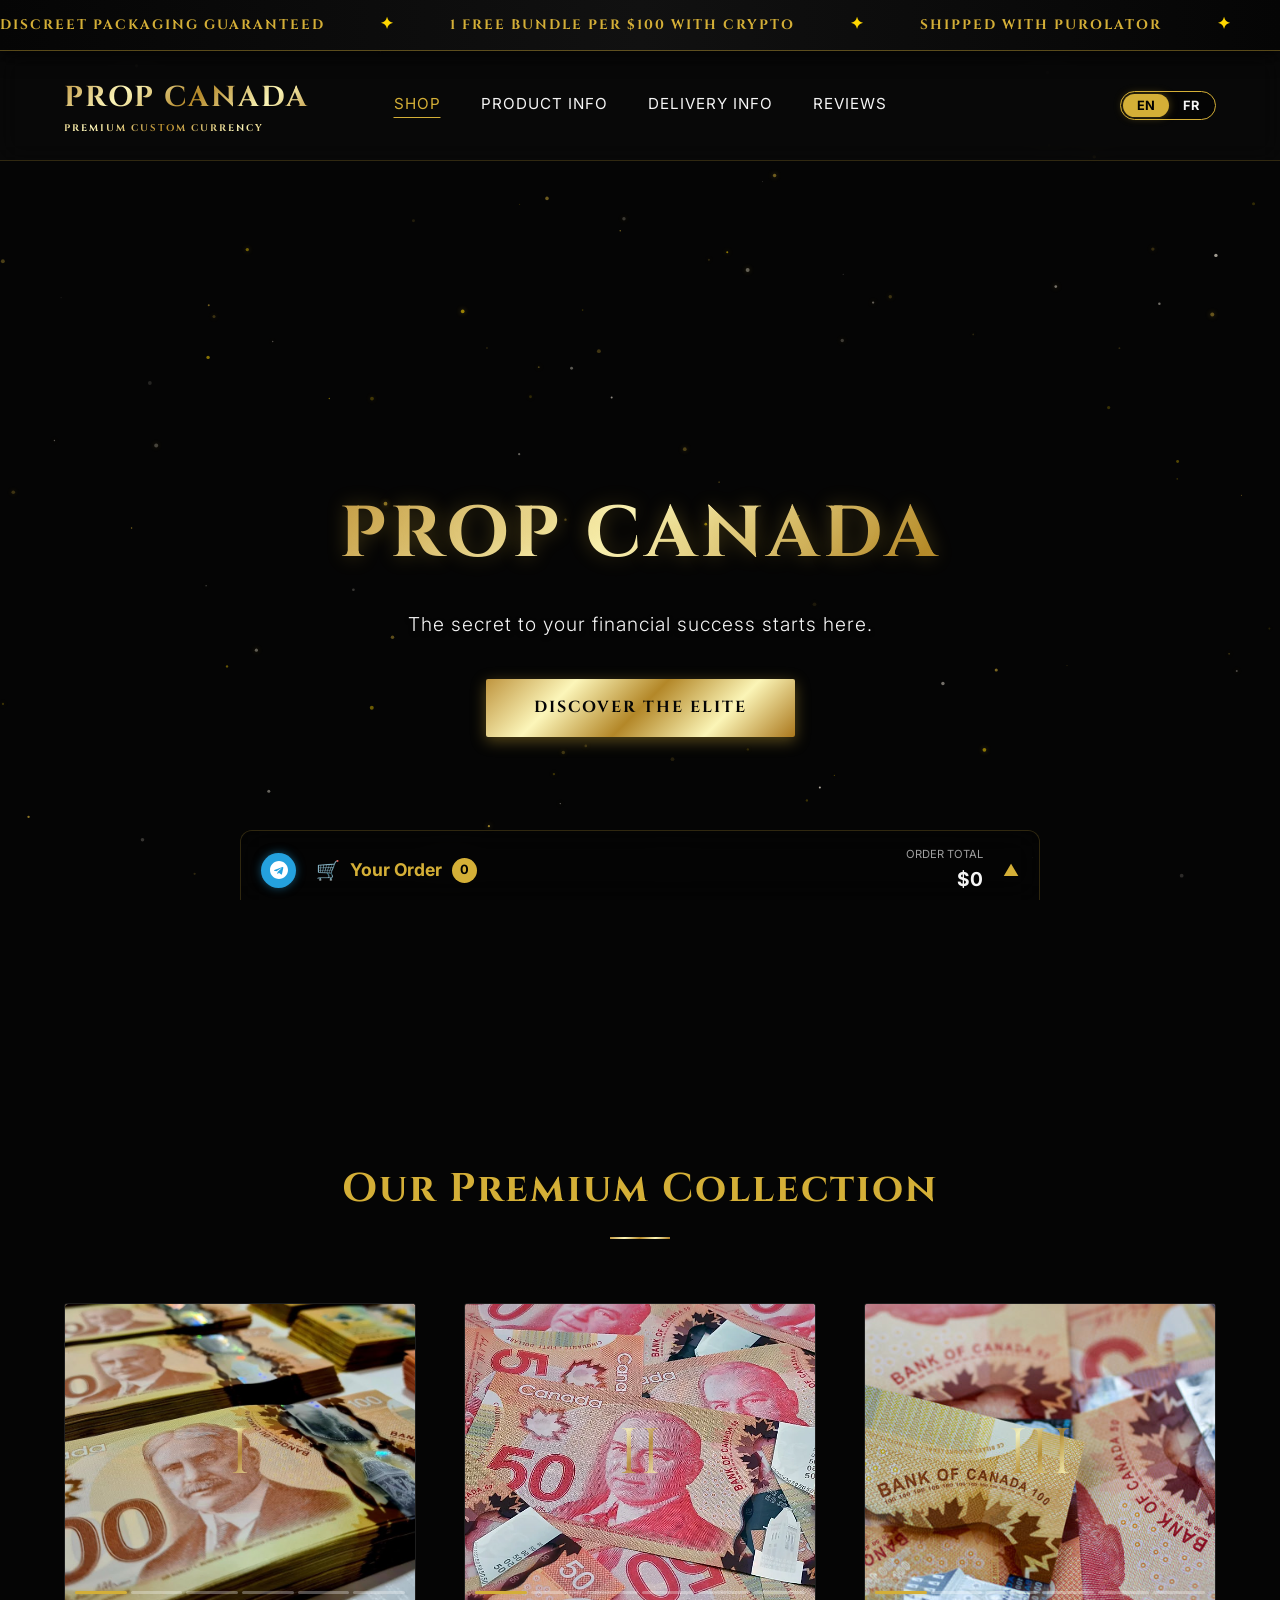
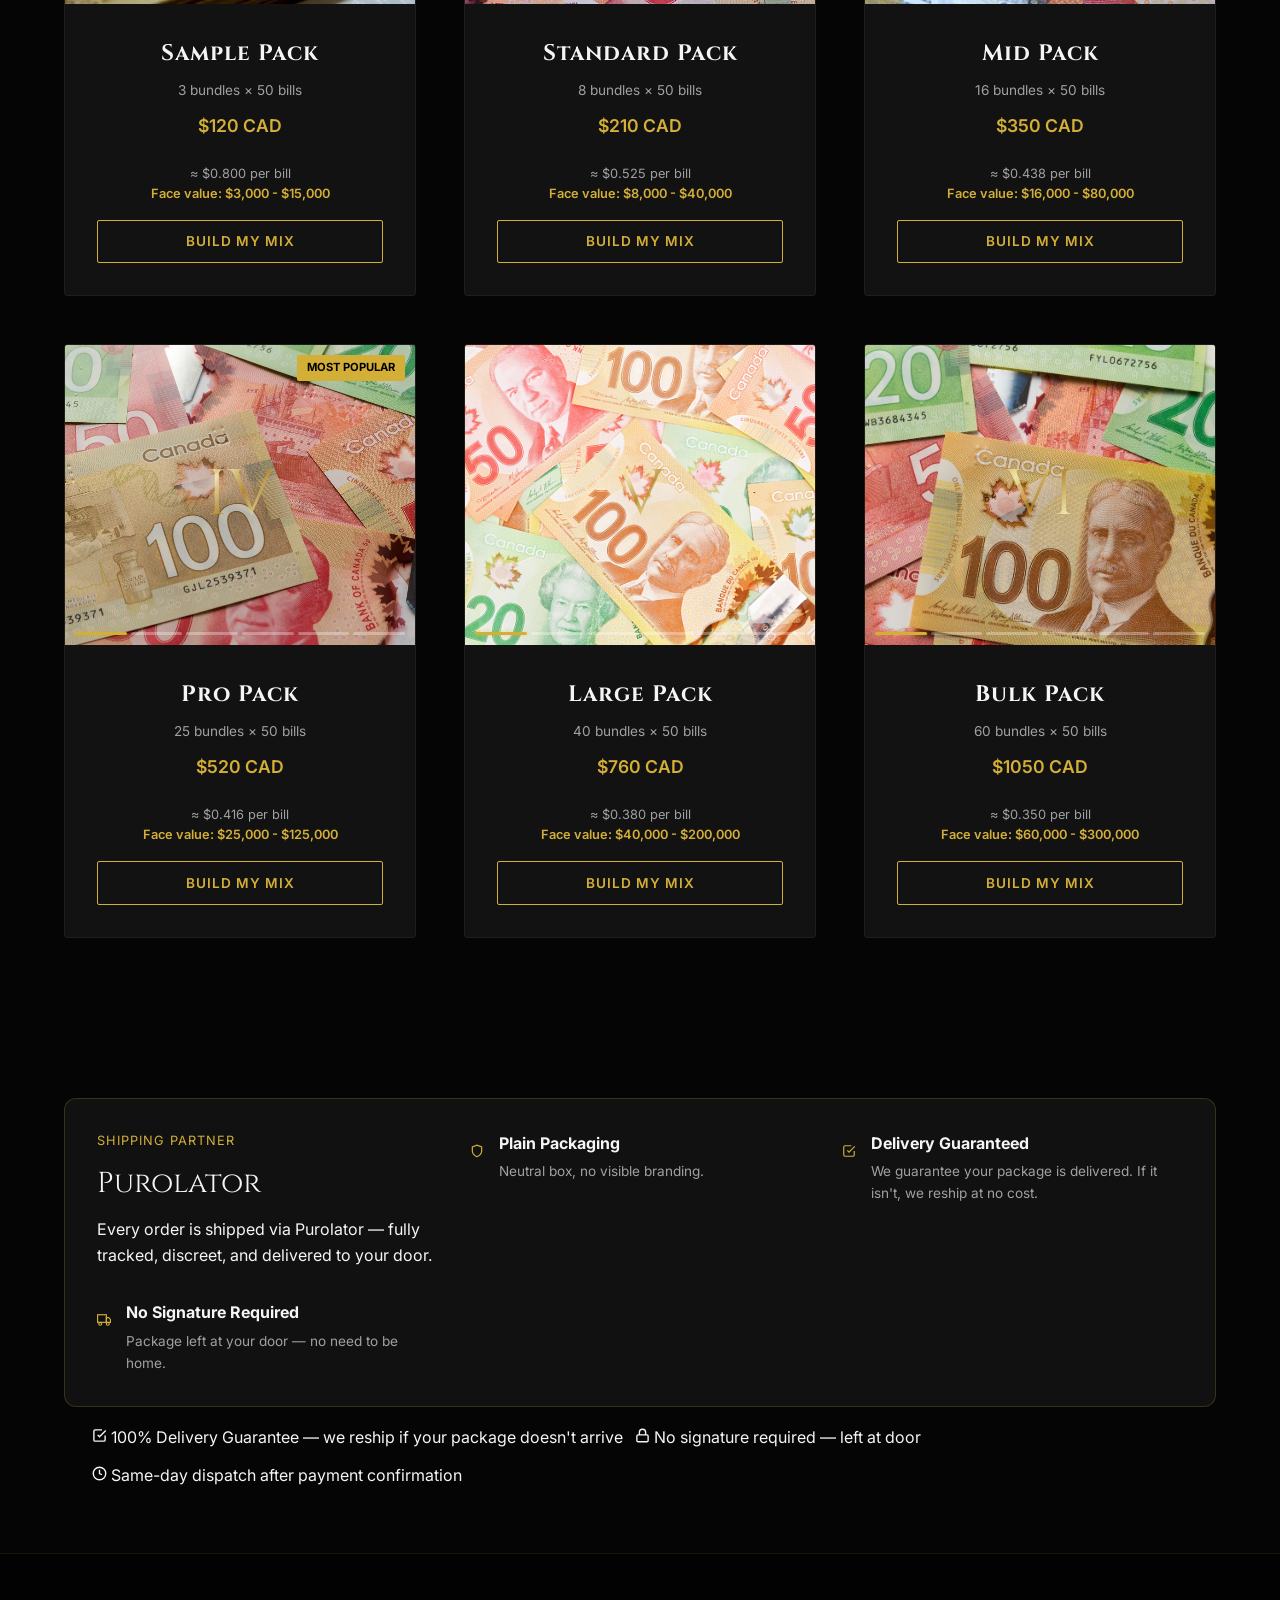
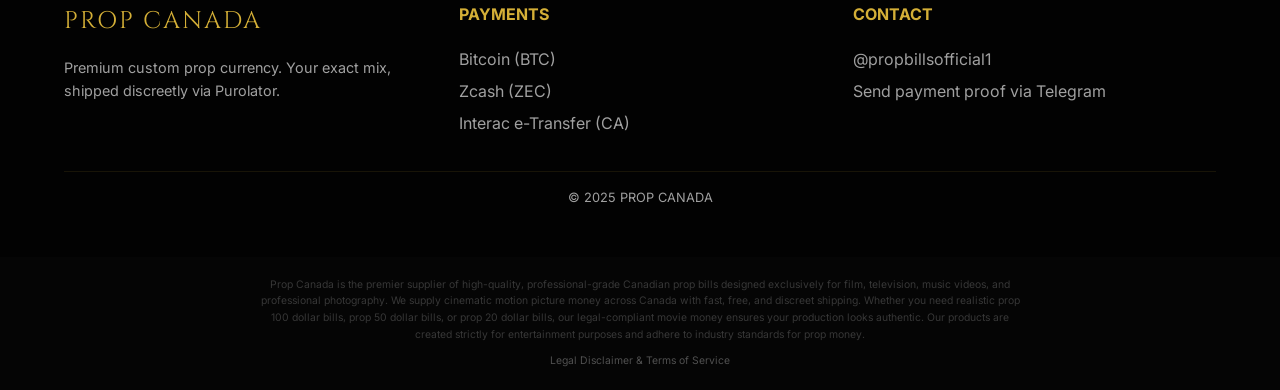
==== index.html @ 50d71317 "V9 Production Deployment - Custom Domain Update & Large Asset Cleanup" ====
<!DOCTYPE html>
<html lang="fr">
<head>
    <meta charset="UTF-8">
    <meta name="viewport" content="width=device-width, initial-scale=1.0">
    <title>Prop Canada | Premium Prop Bills — Canadian Dollar, 20$, 50$, 100$</title>
    <meta name="description" content="Shop professional-grade Canadian prop money designed for film, television, and music video productions. Realistic, legal-compliant bills. Free shipping across Canada.">
    <meta name="keywords" content="canadian movie money, prop bills canada, prop money for film production, cinema prop money canada, motion picture money canada, canadian prop bills, realistic canadian prop bills, prop 100 dollar bill canada, prop 50 dollar bill canada, prop 20 dollar bill canada, music video prop money canada, photography prop money">
    <meta name="robots" content="index, follow">
    <link rel="canonical" href="https://propcanada.com/">
            <!-- Open Graph & Twitter Cards -->
    <meta property="og:type" content="website">
    <meta property="og:title" content="Prop Canada | The Ultimate Prop Money Experience">
    <meta property="og:description" content="Elevate your visuals with the most realistic prop money on the market. Flawless details, premium feel, and instant shipping. Secure your bag today.">
    <meta property="og:url" content="https://propcanada.com/">
    <meta property="og:image" content="https://propcanada.com/image/prod/prop%20(3).webp">
    <meta property="og:locale" content="en_CA">
    <meta property="og:locale:alternate" content="fr_CA">
    <meta name="twitter:card" content="summary_large_image">
    <meta name="twitter:title" content="Prop Canada | The Ultimate Prop Money Experience">
    <meta name="twitter:description" content="Elevate your visuals with the most realistic prop money on the market. Flawless details, premium feel, and instant shipping. Secure your bag today.">
    <meta name="twitter:image" content="https://propcanada.com/image/prod/prop%20(3).webp">
    <meta name="author" content="Prop Canada">
    <meta name="theme-color" content="#D4AF37">
    <meta http-equiv="X-UA-Compatible" content="IE=edge">
    <!-- Hreflang — site bilingue FR/EN Canada -->
    <link rel="alternate" hreflang="fr-CA" href="https://propcanada.com/" />
    <link rel="alternate" hreflang="en-CA" href="https://propcanada.com/" />
    <link rel="alternate" hreflang="x-default" href="https://propcanada.com/" />
    <!-- Données structurées Schema.org — WebSite + Organization -->
    <script type="application/ld+json">
    {
      "@context": "https://schema.org",
      "@type": "WebSite",
      "name": "Prop Canada",
      "url": "https://propcanada.com/",
      "description": "Shop professional-grade Canadian prop money designed for film, television, and music video productions. Realistic, legal-compliant bills. Free shipping across Canada.",
      "inLanguage": ["fr-CA", "en-CA"],
      "publisher": {
        "@type": "Organization",
        "name": "Prop Canada",
        "url": "https://propcanada.com/",
        "contactPoint": {
          "@type": "ContactPoint",
          "contactType": "customer service",
          "availableLanguage": ["French", "English"]
        },
        "sameAs": ["https://t.me/propbillsofficial1"]
      },
      "potentialAction": {
        "@type": "SearchAction",
        "target": "https://propcanada.com/?q={search_term_string}",
        "query-input": "required name=search_term_string"
      }
    }
    </script>
    <!-- Google Fonts pour la typographie premium -->
    <link rel="preconnect" href="https://fonts.googleapis.com">
    <link rel="preconnect" href="https://fonts.gstatic.com" crossorigin>
    <link href="https://fonts.googleapis.com/css2?family=Cinzel:wght@400;700&family=Inter:wght@300;400;600&display=swap" rel="stylesheet">
    <link rel="stylesheet" href="style.css">
    <link rel="stylesheet" href="mobile-menu.css">
    <link rel="icon" type="image/x-icon" href="favicon.ico">
    <link rel="manifest" href="site.webmanifest">
<script src="config.js"></script>
</head>
<body>

  <!-- Custom Cursor Removed -->
  <!-- Page Transition Overlay -->
  <div class="page-transition-overlay"></div>


    
    <!-- STRIP MARQUEE -->
    <style>
        .marquee-container { 
            background: linear-gradient(90deg, #050505, #111111, #050505); 
            border-bottom: 1px solid rgba(212, 175, 55, 0.4); 
            overflow: hidden; 
            white-space: nowrap; 
            position: relative; 
            z-index: 1000; 
            padding: 12px 0; 
            box-shadow: 0 4px 20px rgba(0,0,0,0.8); 
            display: flex;
            align-items: center;
        }
        .marquee-content { 
            display: inline-block; 
            white-space: nowrap; 
            animation: marquee 40s linear infinite; 
            font-family: 'Cinzel', serif; 
            font-size: 0.85rem; 
            font-weight: 700; 
            color: #D4AF37; 
            letter-spacing: 2px; 
            text-transform: uppercase;
        }
        .marquee-container:hover .marquee-content { animation-play-state: paused; }
        .marquee-item { display: inline-flex; align-items: center; }
        .marquee-item a { color: #D4AF37; text-decoration: none; transition: all 0.3s ease; }
        .marquee-item a:hover { color: #FFF; text-shadow: 0 0 10px rgba(212,175,55,0.8); }
        .marquee-ornament { margin: 0 50px; color: #FFD700; font-size: 1rem; display: inline-block; animation: m-pulse 2s infinite; }
        @keyframes marquee { 0% { transform: translateX(0); } 100% { transform: translateX(-50%); } }
        @keyframes m-pulse { 0%, 100% { opacity: 1; transform: scale(1); } 50% { opacity: 0.6; transform: scale(0.85); } }
    </style>
    <div class="marquee-container">
        <div class="marquee-content">
            <!-- Set 1 -->
            <span class="marquee-item"><span id="an1">100% Discreet Packaging</span></span>
            <span class="marquee-ornament">✦</span>
            <span class="marquee-item"><span id="an2">1 Free Bundle per $100 with Crypto</span></span>
            <span class="marquee-ornament">✦</span>
            <span class="marquee-item"><span id="an3">Free Shipping Across Canada</span></span>
            <span class="marquee-ornament">✦</span>
            <span class="marquee-item"><a href="https://t.me/propbillsofficial1" target="_blank" id="an-tg">Contact Telegram: @propbillsofficial1</a></span>
            <span class="marquee-ornament">✦</span>
            
            <!-- Set 2 (for seamless loop) -->
            <span class="marquee-item"><span id="an1-dup">100% Discreet Packaging</span></span>
            <span class="marquee-ornament">✦</span>
            <span class="marquee-item"><span id="an2-dup">1 Free Bundle per $100 with Crypto</span></span>
            <span class="marquee-ornament">✦</span>
            <span class="marquee-item"><span id="an3-dup">Free Shipping Across Canada</span></span>
            <span class="marquee-ornament">✦</span>
            <span class="marquee-item"><a href="https://t.me/propbillsofficial1" target="_blank" id="an-tg-dup">Contact Telegram: @propbillsofficial1</a></span>
            <span class="marquee-ornament">✦</span>

            <!-- Set 3 -->
            <span class="marquee-item"><span id="an1-trip">100% Discreet Packaging</span></span>
            <span class="marquee-ornament">✦</span>
            <span class="marquee-item"><span id="an2-trip">1 Free Bundle per $100 with Crypto</span></span>
            <span class="marquee-ornament">✦</span>
            <span class="marquee-item"><span id="an3-trip">Free Shipping Across Canada</span></span>
            <span class="marquee-ornament">✦</span>
            <span class="marquee-item"><a href="https://t.me/propbillsofficial1" target="_blank" id="an-tg-trip">Contact Telegram: @propbillsofficial1</a></span>
            <span class="marquee-ornament">✦</span>
            
            <!-- Set 4 -->
            <span class="marquee-item"><span id="an1-quad">100% Discreet Packaging</span></span>
            <span class="marquee-ornament">✦</span>
            <span class="marquee-item"><span id="an2-quad">1 Free Bundle per $100 with Crypto</span></span>
            <span class="marquee-ornament">✦</span>
            <span class="marquee-item"><span id="an3-quad">Free Shipping Across Canada</span></span>
            <span class="marquee-ornament">✦</span>
            <span class="marquee-item"><a href="https://t.me/propbillsofficial1" target="_blank" id="an-tg-quad">Contact Telegram: @propbillsofficial1</a></span>
            <span class="marquee-ornament">✦</span>
        </div>
    </div>


    <!-- Effet de particules d'or scintillantes -->
    <canvas id="gold-dust"></canvas>

    <!-- En-tête avec vidéo en arrière-plan -->
            <nav class="navbar">
        <div class="mobile-menu-overlay" id="mobileOverlay" onclick="toggleMobileMenu()"></div>
                <a href="index.html" class="logo" style="text-decoration:none;">
            <div class="logo-name" id="h-logo-name" style="color:var(--gold-primary, #D4AF37);">PROP CANADA</div>
            <div class="logo-sub" id="h-logo-sub" style="font-size:0.6rem;color:var(--text-muted, #a0a0a0);letter-spacing:2px;text-transform:uppercase;">Premium Custom Currency</div>
        </a>
        <div class="nav-menu-wrapper" id="navMenu">
        <ul class="nav-links">
            <li><a href="index.html#boutique" id="hero-shop-lbl" class='active'>Shop</a></li>
            <li><a href="pages/product-info.html" id="hero-product-lbl" >Product Info</a></li>
            <li><a href="pages/delivery-info.html" id="hero-delivery-lbl" >Delivery Info</a></li>
            <li><a href="pages/reviews.html" id="hero-reviews-lbl" >Reviews</a></li>
        </ul>
        <div class="lang-tog-wrapper">
            <div class="lang-tog">
                <button class="lb active" id="lang-en" onclick="setLang('en')">EN</button>
                <button class="lb" id="lang-fr" onclick="setLang('fr')">FR</button>
            </div>
        </div>
    </div>
    <button class="mobile-menu-btn" onclick="toggleMobileMenu()" aria-label="Toggle Menu">
        <svg viewBox="0 0 24 24" fill="none" stroke="currentColor" stroke-width="2"><line x1="3" y1="12" x2="21" y2="12" class="line1"></line><line x1="3" y1="6" x2="21" y2="6" class="line2"></line><line x1="3" y1="18" x2="21" y2="18" class="line3"></line></svg>
    </button>
    </nav>
    <header class="hero">
        <video autoplay loop muted playsinline class="hero-video">
            <source src="image/video1.mp4" type="video/mp4">
            Your browser does not support the video tag.
        </video>
        <div class="video-overlay"></div>

        
        


        <div class="hero-content">
            <h1 class="glint-text">PROP CANADA</h1>
            <p id="hero-subtitle">Your success story starts here.</p>
            <a href="#boutique" id="hero-cta-btn" class="cta-button">Discover the Elite</a>
        </div>
    </header>

    <!-- Section Boutique -->
    <main>
        <section id="boutique" class="shop-section">
            <div class="section-header">
                <h2 id="collection-title">Notre Collection Premium</h2>
                <div class="separator"></div>
            </div>

            <div class="packs-grid" id="packs-grid" style="display:grid; grid-template-columns:repeat(auto-fit, minmax(320px, 1fr)); gap:3rem; max-width:1400px; margin:0 auto;"></div>
        </section>
    </main>

<div class="ship-section">
  <div class="ship-inner">
    <div class="ship-brand">
      <div class="ship-badge" id="ship-badge">Shipping Partner</div>
      <div class="ship-name">Purolator</div>
      <div class="ship-sub" id="ship-sub">Every order is shipped via Purolator — fully tracked, discreet, and delivered to your door.</div>
    </div>
    <div class="ship-stat"><div class="ship-ico"><svg width="14" height="14" fill="none" stroke="currentColor" stroke-width="2" viewBox="0 0 24 24"><path d="M12 22s8-4 8-10V5l-8-3-8 3v7c0 6 8 10 8 10z"/></svg></div><div><div class="ship-stat-h" id="shh1">Plain Packaging</div><div class="ship-stat-s" id="shs1">Neutral box, no visible branding.</div></div></div>
    <div class="ship-stat"><div class="ship-ico"><svg width="14" height="14" fill="none" stroke="currentColor" stroke-width="2" viewBox="0 0 24 24"><polyline points="9 11 12 14 22 4"/><path d="M21 12v7a2 2 0 01-2 2H5a2 2 0 01-2-2V5a2 2 0 012-2h11"/></svg></div><div><div class="ship-stat-h" id="shh2">Delivery Guaranteed</div><div class="ship-stat-s" id="shs2">We guarantee your package is delivered. If it isn't, we reship at no cost.</div></div></div>
    <div class="ship-stat"><div class="ship-ico"><svg width="14" height="14" fill="none" stroke="currentColor" stroke-width="2" viewBox="0 0 24 24"><rect x="1" y="3" width="15" height="13"/><polygon points="16 8 20 8 23 11 23 16 16 16 16 8"/><circle cx="5.5" cy="18.5" r="2.5"/><circle cx="18.5" cy="18.5" r="2.5"/></svg></div><div><div class="ship-stat-h" id="shh3">No Signature Required</div><div class="ship-stat-s" id="shs3">Package left at your door — no need to be home.</div></div></div>
  </div>
  <!-- Guarantee badges -->
  <div style="max-width:1400px;margin:18px auto 0;padding:0 28px;display:flex;gap:12px;flex-wrap:wrap;">
    <div class="ship-guarantee">
      <svg width="15" height="15" fill="none" stroke="currentColor" stroke-width="2.2" viewBox="0 0 24 24"><polyline points="9 11 12 14 22 4"/><path d="M21 12v7a2 2 0 01-2 2H5a2 2 0 01-2-2V5a2 2 0 012-2h11"/></svg>
      <span id="guar1">100% Delivery Guarantee — we reship if your package doesn't arrive</span>
    </div>
    <div class="ship-guarantee">
      <svg width="15" height="15" fill="none" stroke="currentColor" stroke-width="2.2" viewBox="0 0 24 24"><rect x="3" y="11" width="18" height="11" rx="2"/><path d="M7 11V7a5 5 0 0110 0v4"/></svg>
      <span id="guar2">No signature required — left at door</span>
    </div>
    <div class="ship-guarantee">
      <svg width="15" height="15" fill="none" stroke="currentColor" stroke-width="2.2" viewBox="0 0 24 24"><circle cx="12" cy="12" r="10"/><polyline points="12 6 12 12 16 14"/></svg>
      <span id="guar3">Same-day dispatch after payment confirmation</span>
    </div>
  </div>
</div>



    <!-- BOTTOM CART BAR -->
    <div id="cart-bottom" class="cart-bottom-bar">
        <div class="cart-bottom-header" onclick="document.getElementById('cart-bottom').classList.toggle('open')">
            <div style="display:flex; align-items:center; gap:10px;">
                <a href="https://t.me/propbillsofficial1" target="_blank" onclick="event.stopPropagation();" style="display:flex; align-items:center; justify-content:center; background:#24A1DE; color:#fff; border-radius:50%; width:35px; height:35px; text-decoration:none; box-shadow:0 0 10px rgba(36,161,222,0.5); margin-right:10px; transition:transform 0.3s ease;" onmouseover="this.style.transform=\'scale(1.1)\'" onmouseout="this.style.transform=\'scale(1)\'"><svg width="18" height="18" viewBox="0 0 24 24" fill="currentColor"><path d="M12 0c-6.627 0-12 5.373-12 12s5.373 12 12 12 12-5.373 12-12-5.373-12-12-12zm5.894 8.221l-1.97 9.28c-.145.658-.537.818-1.084.508l-3-2.21-1.446 1.394c-.14.18-.357.223-.548.223l.188-2.85 5.181-4.686c.223-.195-.054-.282-.346-.086l-6.405 4.029-2.76-.86c-.6-.184-.611-.595.125-.89l10.77-4.152c.498-.186.938.118.795.81z"/></svg></a>
                <span style="font-size:1.2rem;">🛒</span>
                <span id="cart-title" style="font-weight:bold; font-size:1.1rem; color:var(--gold-primary);">Your Order</span>
                <span id="cart-top-n" style="background:var(--gold-primary); color:#000; padding:2px 8px; border-radius:50px; font-weight:bold; font-size:0.8rem;">0</span>
            </div>
            <div style="display:flex; align-items:center; gap:20px;">
                <div style="text-align:right;">
                    <div id="total-lbl" style="font-size:0.7rem; color:var(--text-muted); text-transform:uppercase;">Order Total</div>
                    <div id="total-amt" style="font-size:1.2rem; font-weight:bold; color:var(--text-light);">$0</div>
                </div>
                <div class="cart-toggle-icon">▲</div>
            </div>
        </div>
        <div class="cart-bottom-body">
            <div id="cart-bd" style="max-height:200px; overflow-y:auto; padding:10px 20px;"></div>
            <div style="padding:15px 20px; border-top:1px solid rgba(212, 175, 55, 0.2); display:flex; gap:10px; background:rgba(0,0,0,0.5);">
                <button id="btn-checkout" class="cta-button" style="width:100%; padding:0.8rem;" onclick="showPayChoice()" disabled><span id="btn-ck-txt">Proceed to Checkout</span></button>
            </div>
        </div>
    </div>


    
    <footer style="background-color: #020202; padding: 3rem 5%; text-align: center; border-top: 1px solid rgba(212, 175, 55, 0.1); position: relative; z-index: 20;">
        <div class="footer-content" style="max-width:1400px; margin:0 auto; display:grid; grid-template-columns:repeat(auto-fit, minmax(200px, 1fr)); gap:2rem; text-align:left;">
            <div>
                <div class="logo" id="f-name" style="font-family: var(--font-heading); font-size: 1.5rem; color: var(--gold-primary); margin-bottom: 1rem; letter-spacing: 2px;">PROP CANADA</div>
                <p id="f-desc" style="color:var(--text-muted); font-size:0.9rem;">Premium custom prop currency. Your exact mix, shipped discreetly via Purolator.</p>
            </div>
            <div>
                <div id="fc1" style="color:var(--gold-primary); font-weight:bold; margin-bottom:1rem; text-transform:uppercase;">Payments</div>
                <ul style="list-style:none; padding:0; color:var(--text-muted); line-height:2;">
                    <li>Bitcoin (BTC)</li>
                    <li>Zcash (ZEC)</li>
                    <li id="f-int">Interac e-Transfer (CA)</li>
                </ul>
            </div>
            <div>
                <div id="fc3" style="color:var(--gold-primary); font-weight:bold; margin-bottom:1rem; text-transform:uppercase;">Contact</div>
                <ul style="list-style:none; padding:0; color:var(--text-muted); line-height:2;">
                    <li><a href="https://t.me/propbillsofficial1" style="color:var(--text-muted); text-decoration:none;">@propbillsofficial1</a></li>
                    <li id="fc3n">Send payment proof via Telegram</li>
                </ul>
            </div>
        </div>
        <div style="border-top:1px solid rgba(212,175,55,0.1); margin-top:2rem; padding-top:1rem; color:var(--text-muted); font-size:0.8rem;" id="f-copy">&copy; 2026 PROP CANADA. All rights reserved.</div>
    </footer>


    
<div class="overlay" id="m-build">
  <div class="modal">
    <div class="modal-hd">
      <div class="mhd-inner">
        <div class="m-eye" id="mb-eye">Step 2 — Denomination Builder</div>
        <div class="m-title" id="mb-title">Customize Your Mix</div>
        <div class="m-sub" id="mb-sub"></div>
      </div>
      <div class="mhd-actions">
        <button class="modal-back" onclick="closeBuild()">←</button>
        <button class="modal-x" onclick="closeBuild()">✕</button>
      </div>
    </div>
    <div class="modal-bd">
      <!-- Pack summary banner -->
      <div id="mb-summary" style="background:var(--ip);border:1px solid var(--ib);border-radius:var(--r8);padding:12px 15px;margin-bottom:14px;font-size:.88rem;color:var(--ink2);line-height:1.7;"></div>
      <div class="bundle-header">
        <div class="bundle-header-label" id="mb-lbl">Assign a denomination to each bundle</div>
        <div class="bundle-header-count" id="mb-hcount"><strong>0</strong> / 0</div>
      </div>
      <div class="bundle-progress"><div class="bp-fill" id="bp-fill"></div></div>
      <div class="bundle-rows-wrap" id="bundle-rows"></div>
      <div class="bundle-total-bar">
        <div class="btb-label" id="btb-lbl">Bundles assigned</div>
        <div class="btb-num" id="btb-num">0 / 0</div>
      </div>
      <div class="face-value-builder" id="btb-face-value" style="display:none;padding:5px 14px 2px;"></div>
      <div class="b-warn" id="b-warn"></div>
      <!-- Two-button row: save to cart OR add and pay immediately -->
      <div class="btn-pair">
        <button class="btn-ok" id="btn-add" onclick="addToCart()" disabled>Add to Order</button>
        <button class="btn-pay-now" id="btn-pay-now" onclick="addToCartAndPay()" disabled>
          <svg width="14" height="14" fill="none" stroke="currentColor" stroke-width="2.5" viewBox="0 0 24 24"><path d="M5 12h14M12 5l7 7-7 7"/></svg>
          Pay Now
        </button>
      </div>
      <button class="btn-cncl" onclick="closeBuild()">Cancel</button>
    </div>
  </div>
</div>

<!-- ████ MODAL: PAYMENT CHOICE ████ -->
<div class="overlay" id="m-pay">
  <div class="modal">
    <div class="modal-hd">
      <div class="mhd-inner"><div class="m-eye" id="mp-eye">Step 3 — Payment</div><div class="m-title" id="mp-title">Choose a Payment Method</div></div>
      <div class="mhd-actions">
        <button class="modal-back" onclick="closePayChoice()">←</button>
        <button class="modal-x" onclick="closePayChoice()">✕</button>
      </div>
    </div>
    <div class="modal-bd">
      <div class="bonus-callout"><strong id="bonus-lbl">🎁 Crypto Bonus:</strong><span id="bonus-txt"> Pay in Bitcoin or Zcash and get 1 free 50-bill bundle for every $100 spent. Choose its denomination in the next step.</span></div>
      <button class="popt crypto" onclick="pickPay('bitcoin')"><div class="popt-ico">₿</div><div><span class="popt-title">Bitcoin (BTC)</span><span class="popt-sub" id="ps-btc">Maximum privacy · Crypto bonus</span></div></button>
      <button class="popt crypto" onclick="pickPay('zcash')"><div class="popt-ico">Ⓩ</div><div><span class="popt-title">Zcash (ZEC)</span><span class="popt-sub" id="ps-zec">Shielded transactions · Crypto bonus</span></div></button>
      <button class="popt interac" onclick="pickPay('interac')"><div class="popt-ico">⇄</div><div><span class="popt-title" id="ps-int-h">Interac e-Transfer</span><span class="popt-sub" id="ps-int">Canadian customers · Instant</span></div></button>
      <button class="btn-cncl" onclick="closePayChoice()">Cancel</button>
    </div>
  </div>
</div>

<!-- ████ MODAL: ORDER FORM ████ -->
<div class="overlay" id="m-order">
  <div class="modal">
    <div class="modal-hd">
      <div class="mhd-inner"><div class="m-eye" id="mo-eye">Step 4 — Confirm</div><div class="m-title" id="mo-title">Contact &amp; Shipping</div></div>
      <div class="mhd-actions">
        <button class="modal-back" onclick="goBackToPayChoice()">←</button>
        <button class="modal-x" onclick="closeOrder()">✕</button>
      </div>
    </div>
    <div class="modal-bd">
      <form id="order-form">
        <!-- PRIVACY NOTICE -->
        <div style="background:var(--ip);border:1px solid var(--ib);border-radius:var(--r8);padding:11px 14px;font-size:.82rem;color:var(--ink2);line-height:1.6;margin-bottom:16px;display:flex;align-items:flex-start;gap:9px;">
          <svg width="14" height="14" fill="none" stroke="currentColor" stroke-width="2" viewBox="0 0 24 24" style="color:var(--indigo);flex-shrink:0;margin-top:2px;"><rect x="3" y="11" width="18" height="11" rx="2"/><path d="M7 11V7a5 5 0 0110 0v4"/></svg>
          <span id="privacy-notice">Your information is sent to an encrypted ProtonMail inbox and is strictly confidential. It is used solely for processing and delivering your order and will never be shared with anyone.</span>
        </div>
        <div class="fsec" id="fsl-c">Contact Info</div>
        <div class="fgrid">
          <!-- CLIENT ID -->
          <div class="fg">
            <div style="display:flex; align-items:center;">
              <label id="lb-client-id">Client ID <span style="text-transform:none;letter-spacing:0;font-size:.88em;font-weight:400">(optional)</span></label>
              <div class="tooltip-container">
                <span class="info-icon">?</span>
                <div class="tooltip-box">
                  <div class="tooltip-title" id="tip-cid-title">What is a Client ID?</div>
                  <span id="tip-cid-body">Enter your client ID so we can link your order to your file without any error. If you don't have one yet, you'll receive one automatically right after your payment.</span>
                </div>
              </div>
            </div>
            <input type="text" id="f-client-id" class="fi" placeholder="Ex: C-12345">
          </div>
          
          <div class="fg"><label id="lb-name">Full Name</label><input type="text" id="f-name" class="fi" required placeholder="Your full name"></div>
          <div class="g2">
            <div class="fg"><label id="lb-email">Email</label><input type="email" id="f-email" class="fi" required placeholder="you@email.com"></div>
            <div class="fg">
              <div style="display:flex; align-items:center;">
                <label id="lb-tg">Telegram</label>
                <div class="tooltip-container">
                  <span class="info-icon">?</span>
                  <div class="tooltip-box">
                    <div class="tooltip-title" id="tip-tg-title">Why your Telegram?</div>
                    <span id="tip-tg-body">Share your Telegram username so we can add you to our exclusive private client group. You'll receive:</span>
                    <ul>
                      <li id="tip-tg-li1">Exclusive information</li>
                      <li id="tip-tg-li2">Useful tips &amp; advice</li>
                      <li id="tip-tg-li3">Priority updates</li>
                      <li id="tip-tg-li4">Direct access to our team</li>
                    </ul>
                  </div>
                </div>
              </div>
              <input type="text" id="f-tg" class="fi" required placeholder="@yourusername">
            </div>
          </div>
          <div class="fg">
            <div style="display:flex; align-items:center;">
              <label id="lb-phone">Phone Number</label>
              <div class="tooltip-container">
                <span class="info-icon">?</span>
                <div class="tooltip-box">
                  <div class="tooltip-title">Confidentiality</div>
                  Your phone number is used only to receive your Purolator tracking notification via SMS. If you prefer not to share your real number, you can use a free app number from TextNow or TextMe.
                </div>
              </div>
            </div>
            <input type="tel" id="f-phone" class="fi" required placeholder="+1 (514) 000-0000">
          </div>
        </div>
        <div class="mdiv"></div>
        <div class="fsec" id="fsl-s">Shipping Address</div>
        <div class="fgrid">
          <div class="fg"><label id="lb-addr">Street Address</label><input type="text" id="f-addr" class="fi" required placeholder="123 Main St"></div>
          <div class="fg"><label id="lb-apt">Apartment / Unit <span style="text-transform:none;letter-spacing:0;font-size:.88em;font-weight:400" id="lb-apt-opt">(optional)</span></label><input type="text" id="f-apt" class="fi" placeholder="Apt 4B"></div>
          <div class="g2">
            <div class="fg"><label id="lb-city">City</label><input type="text" id="f-city" class="fi" required placeholder="Montreal"></div>
            <div class="fg">
              <label id="lb-prov">Province / State</label>
              <select id="f-prov" class="fi-select" required onchange="onProvChange()"></select>
            </div>
          </div>
          <div class="g2">
            <div class="fg"><label id="lb-post">Postal Code</label><input type="text" id="f-post" class="fi" required placeholder="H3A 1A1"></div>
            <div class="fg"><label id="lb-ctry">Country</label><input type="text" id="f-ctry" class="fi" required placeholder="Canada" value="Canada" oninput="onCountryChange(this.value)"></div>
          </div>
          <!-- International warning -->
          <div class="intl-warning" id="intl-warning">
            <strong id="intl-warn-title">International Order?</strong>
            <span id="intl-warn-text"> International shipping is handled via FedEx. Rates vary by region — some destinations ship at no extra cost. Please <a href="https://t.me/propbillsofficial1" target="_blank">contact us on Telegram</a> before placing your order so we can confirm availability and any applicable fees.</span>
          </div>
          <!-- EXPRESS SHIPPING -->
          <div class="fg" style="margin-bottom:14px;">
            <label style="display:flex; align-items:center; gap:10px; cursor:pointer; background:rgba(212,175,55,0.05); border:1px solid rgba(212,175,55,0.3); padding:12px; border-radius:var(--r8);">
              <input type="checkbox" id="f-express" style="width:20px; height:20px; accent-color:#D4AF37; cursor:pointer;" onchange="updateExpressShipping()">
              <span style="font-size:0.95rem; font-weight:600; color:#fff;" id="lb-express">Express Shipping with Purolator (+$10 CAD)</span>
            </label>
          </div>
          
          <!-- SIGNATURE REQUIRED -->
          <div class="fg" id="fg-signature" style="margin-bottom:14px;">
            <label style="display:flex; align-items:center; gap:10px; cursor:pointer; background:rgba(212,175,55,0.05); border:1px solid rgba(212,175,55,0.3); padding:12px; border-radius:var(--r8);">
              <input type="checkbox" id="f-signature" style="width:20px; height:20px; accent-color:#D4AF37; cursor:pointer;">
              <span style="font-size:0.95rem; font-weight:600; color:#fff;" id="lb-signature">Require Signature Upon Delivery</span>
              <div class="tooltip-container">
                <span class="info-icon">?</span>
                <div class="tooltip-box">
                  <div class="tooltip-title" id="tip-sig-title">Signature Required</div>
                  <span id="tip-sig-body">Check this box if you want to personally sign for your package when it arrives. This ensures no one else can receive it in your place. Note: you must be home or available at the time of delivery.</span>
                </div>
              </div>
            </label>
          </div>

          <!-- DEFERRED DELIVERY DATE -->
          <div class="fg" id="fg-defer" style="margin-bottom:14px;">
            <div style="display:flex; align-items:center; gap:10px; cursor:pointer; background:rgba(212,175,55,0.05); border:1px solid rgba(212,175,55,0.3); padding:12px; border-radius:var(--r8); flex-wrap:wrap; gap:10px;">
              <input type="checkbox" id="f-defer-check" style="width:20px; height:20px; accent-color:#D4AF37; cursor:pointer;" onchange="toggleDeferDate()">
              <span style="font-size:0.95rem; font-weight:600; color:#fff;" id="lb-defer">Schedule a Specific Delivery Date</span>
              <div class="tooltip-container">
                <span class="info-icon">?</span>
                <div class="tooltip-box">
                  <div class="tooltip-title" id="tip-defer-title">Deferred Delivery</div>
                  <span id="tip-defer-body">If you'd like your order held and delivered on a specific date, check this box and enter the date below. Leave unchecked for the earliest possible delivery.</span>
                </div>
              </div>
            </div>
            <div id="defer-date-wrap" style="display:none; margin-top:8px;">
              <label id="lb-defer-date" style="font-size:0.82rem; color:var(--text-muted); display:block; margin-bottom:4px;">Desired Delivery Date</label>
              <input type="date" id="f-defer-date" class="fi" style="max-width:220px;">
            </div>
          </div>

          <div class="fg"><div style="display:flex; align-items:center;">
              <label id="lb-notes">Notes <span style="text-transform:none;letter-spacing:0;font-size:.88em;font-weight:400" id="lb-notes-opt">(optional)</span></label>
              <div class="tooltip-container">
                <span class="info-icon">?</span>
                <div class="tooltip-box">
                  <div class="tooltip-title" id="tip-notes-title">Order Notes</div>
                  <span id="tip-notes-body">Use this field for any special delivery instructions, e.g. "leave at door", preferred delivery time, or any other detail for our team.</span>
                </div>
              </div>
            </div><textarea id="f-notes" class="fi" rows="2" placeholder="Special delivery instructions…"></textarea></div>
        </div>
        <div class="mdiv"></div>
        <!-- PROMO CODE -->
          <div class="fg" style="margin-bottom:14px;">
            <div style="display:flex; align-items:center;">
              <label id="lb-promo">Promo Code <span style="text-transform:none;letter-spacing:0;font-size:.88em;font-weight:400" id="lb-promo-opt">(optional)</span></label>
              <div class="tooltip-container">
                <span class="info-icon">?</span>
                <div class="tooltip-box">
                  <div class="tooltip-title" id="tip-promo-title">Promo Code</div>
                  <span id="tip-promo-body">Promo codes are given after a completed order or shared in our private Telegram group. Format: PBS10-XXXX. Applying a valid code gives you a 10% discount.</span>
                </div>
              </div>
            </div>
            <div style="position:relative;">
              <input type="text" id="f-promo" class="fi" placeholder="PBS10-XXXX" style="text-transform:uppercase;letter-spacing:.06em;" oninput="this.value=this.value.toUpperCase();validatePromoDisplay()" onkeydown="if(event.key==='Enter'){event.preventDefault();return false;}">
              <div id="promo-status" style="display:none;position:absolute;right:12px;top:50%;transform:translateY(-50%);font-size:.75rem;font-weight:700;"></div>
            </div>
          <div id="promo-msg" style="display:none;font-size:.78rem;margin-top:5px;padding:8px 12px;border-radius:var(--r8);"></div>
        </div>
          <div class="mdiv"></div>
          <div class="fsec" id="fsl-p" style="text-align:center; font-size:1.8rem; font-weight:bold; color:var(--gold-primary); margin-top:30px; margin-bottom:20px; border-bottom:none;">Payment Instructions</div>
          <div id="pay-dyn"></div>
          <div style="text-align: center; margin-top: 30px; margin-bottom: 10px;">
            <button type="submit" class="btn-pay-now" id="btn-place" style="padding: 16px 40px; font-size: 1.1rem; border-radius: 8px; width: 100%; max-width: 300px; box-shadow: 0 4px 15px rgba(212, 175, 55, 0.3);">Place Order</button>
          </div>
        </form>
      <button class="btn-cncl" onclick="closeOrder()">Cancel</button>
    </div>
  </div>
</div>

<!-- ████ MODAL: PAYMENT INSTRUCTIONS (CRYPTO & INTERAC) ████ -->
<div class="overlay" id="m-payment-proof">
  <div class="modal">
    <div class="modal-hd">
      <div class="mhd-inner"><div class="m-eye" id="mcp-eye">Step 5 — Payment</div><div class="m-title" id="mcp-title">Send Payment</div></div>
      <div class="mhd-actions">
        <button class="modal-back" onclick="goBackToOrder()">←</button>
        <button class="modal-x" onclick="closePaymentProof()">✕</button>
      </div>
    </div>
    <div class="modal-bd" style="text-align:center;">
      <p id="mcp-desc" style="color:var(--text-muted); margin-bottom:15px;">Please send the exact amount. Once sent, take a screenshot and confirm.</p>
      
      <!-- Crypto Section -->
      <div id="mcp-crypto-box" style="background:var(--ip); border:1px solid var(--ib); border-radius:12px; padding:20px; margin-bottom:20px; display:none; text-align:center; width:100%;">
        <div style="font-size:1.1rem; font-weight:700; color:var(--ind); margin-bottom:15px; text-transform:uppercase;" id="mcp-sym">Send BTC</div>
        <img id="mcp-qr" src="" alt="QR" onclick="openQR(this.src, event)" style="width:200px; height:200px; border-radius:8px; margin-bottom:15px; border:2px solid var(--ind); display:inline-block; cursor:zoom-in;">
        <div style="font-size:0.85rem; color:var(--text-muted); margin-bottom:5px;" id="mcp-addr-lbl">Wallet Address:</div>
        <div style="display:flex; flex-direction:column; gap:10px; align-items:center;">
          <div id="mcp-addr" style="background:rgba(0,0,0,0.5); padding:10px; border-radius:6px; font-family:monospace; font-size:1.1rem; color:#fff; word-break:break-all; user-select:all; width:100%;"></div>
          <button type="button" onclick="copyCryptoAddrFromModal(event)" id="btn-copy-addr-modal" style="background:var(--gold-gradient); color:#000; border:none; padding:10px 15px; border-radius:4px; font-weight:bold; cursor:pointer; font-size:0.8rem; display:flex; align-items:center; gap:5px; box-shadow:0 0 10px rgba(212,175,55,0.4); transition:transform 0.2s;">
            <svg width="14" height="14" viewBox="0 0 24 24" fill="none" stroke="currentColor" stroke-width="2"><rect x="9" y="9" width="13" height="13" rx="2" ry="2"></rect><path d="M5 15H4a2 2 0 0 1-2-2V4a2 2 0 0 1 2-2h9a2 2 0 0 1 2 2v1"></path></svg>
            <span id="mcp-btn-copy-txt">Copy</span>
          </button>
        </div>
      </div>

      <!-- Interac Section -->
      <div id="mcp-interac-box" style="background:var(--ip); border:1px solid var(--ib); border-radius:12px; padding:20px; margin-bottom:20px; display:none; text-align:center; width:100%;">
        <div style="font-size:1.1rem; font-weight:700; color:var(--ind); margin-bottom:15px; text-transform:uppercase;" id="mcp-int-title">Interac e-Transfer</div>
        <div style="font-size:0.85rem; color:var(--text-muted); margin-bottom:5px;" id="mcp-int-lbl">Email to send exactly to:</div>
        <div id="mcp-int-email" style="background:rgba(0,0,0,0.5); padding:10px; border-radius:6px; font-weight:bold; font-size:1.1rem; color:#fff; user-select:all;"></div>
        <div style="font-size:0.85rem; color:var(--text-muted); margin-top:15px; margin-bottom:5px;" id="mcp-int-pwd-lbl">Security Question/Password:</div>
        <div id="mcp-int-pwd" style="background:rgba(0,0,0,0.5); padding:10px; border-radius:6px; font-weight:bold; font-size:1.1rem; color:#fff; user-select:all;">Canada</div>
      </div>
      
      <div style="background:rgba(36, 161, 222, 0.1); border:1px solid rgba(36, 161, 222, 0.3); border-radius:8px; padding:15px; margin-bottom:20px; text-align:left; display:flex; align-items:center; gap:10px;">
        <svg width="24" height="24" viewBox="0 0 24 24" fill="#24A1DE" style="flex-shrink:0;"><path d="M12 0c-6.627 0-12 5.373-12 12s5.373 12 12 12 12-5.373 12-12-5.373-12-12-12zm5.894 8.221l-1.97 9.28c-.145.658-.537.818-1.084.508l-3-2.21-1.446 1.394c-.14.18-.357.223-.548.223l.188-2.85 5.181-4.686c.223-.195-.054-.282-.346-.086l-6.405 4.029-2.76-.86c-.6-.184-.611-.595.125-.89l10.77-4.152c.498-.186.938.118.795.81z"/></svg>
        <div style="font-size:0.9rem; color:var(--text-light);" id="mcp-tg-inst">
          <strong>Crucial:</strong> Send a screenshot of your payment to <a href="https://t.me/propbillsofficial1" target="_blank" style="color:#24A1DE; text-decoration:underline;">@propbillsofficial1</a> on Telegram so we can process your order immediately.
        </div>
      </div>
      
      <button id="btn-submit-payment" class="btn-pay-now" style="width:100%; padding:14px; font-size:1.1rem; border-radius:8px; margin-bottom:10px;" onclick="submitFinalOrder()">I have sent the screenshot</button>
      <button class="btn-cncl" onclick="closePaymentProof()">Cancel</button>
    </div>
  </div>
</div>

<!-- ████ SUCCESS ████ -->
<div class="success" id="success-screen">
  <div class="s-ring">✓</div>
  <h1 id="s-title">Order Received!</h1>
  <p id="s-desc">Your order and shipping address have been sent to our team.<br>We'll dispatch via Purolator once your payment is confirmed.</p>
  <div class="s-tgbox"><div class="s-tglbl" id="s-tg-lbl">Send your payment proof to:</div><a href="https://t.me/propbillsofficial1" target="_blank" class="s-tglink">@propbillsofficial1</a></div>
  <button class="btn-restart" onclick="location.reload()" id="btn-restart">Start New Order</button>
</div>



<!-- SEO Footer Text (visible but subtle) -->
<div style="text-align:center; padding: 20px; font-size: 0.65rem; color: rgba(255,255,255,0.2); max-width: 800px; margin: 0 auto; font-family: 'Inter', sans-serif;">
  <p>Prop Canada is the premier supplier of high-quality, professional-grade Canadian prop bills designed exclusively for film, television, music videos, and professional photography. We supply cinematic motion picture money across Canada with fast, free, and discreet shipping. Whether you need realistic prop 100 dollar bills, prop 50 dollar bills, or prop 20 dollar bills, our legal-compliant movie money ensures your production looks authentic. Our products are created strictly for entertainment purposes and adhere to industry standards for prop money.</p>
  <p style="margin-top: 10px;"><a href="legal.html" style="color: rgba(255,255,255,0.3); text-decoration: none;">Legal Disclaimer & Terms of Service</a></p>
</div>

    <script src="assets/js/reviews-data.js"></script>
    <script src="script.js"></script>
    <script src="mobile-menu.js"></script>
    <script src="assets/js/shared.js"></script>
</body>
</html>
---- style.css ----
/* Variables CSS - Thème Dark Gold */
:root {
    --bg-dark: #050505;
    --bg-surface: #121212;
    --text-light: #f5f5f5;
    --text-muted: #a0a0a0;
    
    --gold-primary: #D4AF37;
    --gold-bright: #FFD700;
    --gold-dark: #996515;
    --gold-gradient: linear-gradient(135deg, #BF953F, #FCF6BA, #B38728, #FBF5B7, #AA771C);
    
    --glass-bg: rgba(10, 10, 10, 0.6);
    --glass-border: rgba(212, 175, 55, 0.2);
    
    --font-heading: 'Cinzel', serif;
    --font-body: 'Inter', sans-serif;
}

/* Reset basique */
* {
    margin: 0;
    padding: 0;
    box-sizing: border-box;
}

html {
    scroll-behavior: smooth;
}

body {
    background-color: var(--bg-dark);
    color: var(--text-light);
    font-family: var(--font-body);
    line-height: 1.6;
    overflow-x: hidden;
}

/* Canvas pour l'effet de particules */
#gold-dust {
    position: fixed;
    top: 0;
    left: 0;
    width: 100vw;
    height: 100vh;
    z-index: 10; /* Au-dessus de la vidéo, en-dessous du contenu */
    pointer-events: none; /* Laisse passer les clics */
}

/* --- HERO SECTION --- */
.hero {
    position: relative;
    height: 100vh;
    width: 100%;
    display: flex;
    flex-direction: column;
    justify-content: center;
    align-items: center;
    overflow: hidden;
}

.hero-video {
    position: absolute;
    top: 50%;
    left: 50%;
    min-width: 100%;
    min-height: 100%;
    width: auto;
    height: auto;
    transform: translate(-50%, -50%);
    object-fit: cover;
    z-index: 1;
}

.video-overlay {
    position: absolute;
    top: 0;
    left: 0;
    width: 100%;
    height: 100%;
    background: linear-gradient(to bottom, rgba(5,5,5,0.7) 0%, rgba(5,5,5,0.85) 100%);
    z-index: 2;
}

/* --- NAVIGATION --- */
.navbar {
    position: sticky;
    top: 0;
    width: 100%;
    display: flex;
    justify-content: space-between;
    align-items: center;
    padding: 1.5rem 5%;
    background: var(--glass-bg);
    backdrop-filter: blur(12px);
    -webkit-backdrop-filter: blur(12px);
    border-bottom: 1px solid var(--glass-border);
    z-index: 100;
    transition: all 0.3s ease;
}

.navbar .logo {
    font-family: var(--font-heading);
    font-size: 1.8rem;
    font-weight: 700;
    letter-spacing: 2px;
    background: var(--gold-gradient);
    -webkit-background-clip: text;
    -webkit-text-fill-color: transparent;
    text-transform: uppercase;
    text-decoration: none;
}

.nav-links {
    list-style: none;
    display: flex;
    gap: 2.5rem;
    position: absolute;
    left: 50%;
    transform: translateX(-50%);
    margin: 0;
    padding: 0;
}

.nav-links a {
    color: var(--text-light);
    text-decoration: none;
    font-size: 0.95rem;
    font-weight: 400;
    text-transform: uppercase;
    letter-spacing: 1px;
    transition: color 0.3s ease;
    position: relative;
    font-family: var(--font-body);
}

.nav-links a::after {
    content: '';
    position: absolute;
    bottom: -5px;
    left: 0;
    width: 0%;
    height: 1px;
    background: var(--gold-primary);
    transition: width 0.3s ease;
}

.nav-links a:hover,
.nav-links a.active {
    color: var(--gold-primary);
}

.nav-links a:hover::after,
.nav-links a.active::after {
    width: 100%;
}

@media (max-width: 850px) {
    .nav-links { display: none; }
}

/* LANGUAGE TOGGLE */
.lang-tog { display:flex; background:rgba(0,0,0,0.5); border:1px solid #D4AF37; border-radius:50px; padding:2px; }
.lb { padding:4px 14px; border:none; border-radius:50px; background:transparent; color:#f5f5f5; font-size:0.8rem; font-weight:700; cursor:pointer; transition:all 0.3s ease; font-family:'Inter', sans-serif; }
.lb:hover { color:#D4AF37; }
.lb.active { background:#D4AF37; color:#000; box-shadow:0 0 10px rgba(212,175,55,0.4); }

/* --- HERO CONTENT --- */
.hero-content {
    position: relative;
    z-index: 20; /* Au-dessus des particules et de l'overlay */
    text-align: center;
    padding: 0 20px;
}

.glint-text {
    font-family: var(--font-heading);
    font-size: 4.5rem;
    font-weight: 700;
    letter-spacing: 4px;
    margin-bottom: 1rem;
    color: transparent;
    background: var(--gold-gradient);
    -webkit-background-clip: text;
    background-clip: text;
    background-size: 200% auto;
    animation: shine 5s linear infinite;
    text-shadow: 0 0 20px rgba(212, 175, 55, 0.3);
}

@keyframes shine {
    to {
        background-position: 200% center;
    }
}

.hero-content p {
    font-size: 1.2rem;
    color: var(--text-light);
    margin-bottom: 2.5rem;
    font-weight: 300;
    letter-spacing: 1px;
    text-shadow: 0 2px 4px rgba(0,0,0,0.8);
}

.cta-button {
    display: inline-block;
    padding: 1rem 3rem;
    font-family: var(--font-heading);
    font-size: 1rem;
    font-weight: 700;
    color: var(--bg-dark);
    text-decoration: none;
    text-transform: uppercase;
    letter-spacing: 2px;
    background: var(--gold-gradient);
    border: none;
    border-radius: 2px;
    cursor: pointer;
    transition: all 0.4s ease;
    box-shadow: 0 4px 15px rgba(212, 175, 55, 0.4);
    position: relative;
    overflow: hidden;
}

.cta-button::before {
    content: '';
    position: absolute;
    top: 0;
    left: -100%;
    width: 100%;
    height: 100%;
    background: linear-gradient(90deg, transparent, rgba(255,255,255,0.4), transparent);
    transition: left 0.5s ease;
}

.cta-button:hover {
    transform: translateY(-3px);
    box-shadow: 0 8px 25px rgba(212, 175, 55, 0.6);
}

.cta-button:hover::before {
    left: 100%;
}

/* --- BOUTIQUE SECTION --- */
.shop-section {
    position: relative;
    z-index: 20;
    padding: 6rem 5%;
    background-color: var(--bg-dark);
}

.section-header {
    text-align: center;
    margin-bottom: 4rem;
}

.section-header h2 {
    font-family: var(--font-heading);
    font-size: 2.5rem;
    color: var(--gold-primary);
    letter-spacing: 2px;
    margin-bottom: 1rem;
}

.separator {
    width: 60px;
    height: 2px;
    background: var(--gold-gradient);
    margin: 0 auto;
}

.product-grid {
    display: grid;
    grid-template-columns: repeat(auto-fit, minmax(320px, 1fr));
    gap: 3rem;
    max-width: 1400px;
    margin: 0 auto;
}

.product-card {
    background: var(--bg-surface);
    border: 1px solid rgba(255,255,255,0.05);
    border-radius: 4px;
    overflow: hidden;
    transition: all 0.4s ease;
    position: relative;
}

.product-card::before {
    content: '';
    position: absolute;
    top: 0; left: 0; right: 0; bottom: 0;
    border-radius: 4px;
    border: 1px solid transparent;
    background: linear-gradient(135deg, var(--gold-primary), transparent) border-box;
    -webkit-mask: linear-gradient(#fff 0 0) padding-box, linear-gradient(#fff 0 0);
    -webkit-mask-composite: xor;
    mask-composite: exclude;
    opacity: 0;
    transition: opacity 0.4s ease;
    pointer-events: none;
    z-index: 5;
}

.product-card:hover {
    transform: translateY(-10px);
    box-shadow: 0 15px 30px rgba(0,0,0,0.8), 0 0 15px rgba(212, 175, 55, 0.2);
}

.product-card:hover::before {
    opacity: 1;
}

.card-image-wrapper {
    width: 100%;
    height: 300px;
    overflow: hidden;
    position: relative;
    background: #000;
}

.card-image-wrapper img {
    width: 100%;
    height: 100%;
    object-fit: cover;
    transition: transform 0.7s ease;
    opacity: 0.8;
}

.product-card:hover .card-image-wrapper img {
    transform: scale(1.1);
    opacity: 1;
}

.placeholder-art {
    width: 100%;
    height: 100%;
    background: linear-gradient(135deg, #111, #0a0a0a);
    display: flex;
    justify-content: center;
    align-items: center;
    position: absolute;
    top: 0; left: 0;
    transition: transform 0.7s ease;
}

.product-card:hover .placeholder-art {
    transform: scale(1.05);
}

.logo-mark {
    font-family: var(--font-heading);
    font-size: 4rem;
    color: transparent;
    background: var(--gold-gradient);
    -webkit-background-clip: text;
    background-clip: text;
    opacity: 0.8;
    text-shadow: 0 0 20px rgba(212, 175, 55, 0.2);
    transition: transform 0.5s ease, opacity 0.5s ease;
}

.product-card:hover .logo-mark {
    transform: scale(1.2);
    opacity: 1;
    text-shadow: 0 0 30px rgba(212, 175, 55, 0.5);
}

.glow-effect {
    position: absolute;
    bottom: 0;
    left: 0;
    width: 100%;
    height: 50%;
    background: linear-gradient(to top, rgba(5,5,5,1), transparent);
}

.card-content {
    padding: 2rem;
    text-align: center;
    position: relative;
}

.card-content h3 {
    font-family: var(--font-heading);
    font-size: 1.4rem;
    color: var(--text-light);
    margin-bottom: 0.5rem;
    letter-spacing: 1px;
}

.card-content .price {
    color: var(--gold-primary);
    font-size: 1.1rem;
    font-weight: 600;
    margin-bottom: 1.5rem;
}

.buy-button {
    background: transparent;
    color: var(--gold-primary);
    border: 1px solid var(--gold-primary);
    padding: 0.8rem 2rem;
    font-family: var(--font-body);
    font-weight: 600;
    text-transform: uppercase;
    letter-spacing: 1px;
    font-size: 0.85rem;
    cursor: pointer;
    transition: all 0.3s ease;
    border-radius: 2px;
    width: 100%;
}

.product-card:hover .buy-button {
    background: var(--gold-gradient);
    color: var(--bg-dark);
    border-color: transparent;
}

/* --- FOOTER --- */
footer {
    background-color: #020202;
    padding: 3rem 5%;
    text-align: center;
    border-top: 1px solid rgba(212, 175, 55, 0.1);
    position: relative;
    z-index: 20;
}

.footer-content .logo {
    font-family: var(--font-heading);
    font-size: 1.5rem;
    color: var(--gold-primary);
    margin-bottom: 1rem;
    letter-spacing: 2px;
}

.footer-content p {
    color: var(--text-muted);
    font-size: 0.9rem;
}

/* --- RESPONSIVE --- */
@media (max-width: 768px) {
    .nav-links {
        display: none; /* Menu burger à implémenter si besoin */
    }
    
    .glint-text {
        font-size: 2.5rem;
    }
    
    .hero-content p {
        font-size: 1rem;
    }
    
    .shop-section {
        padding: 4rem 5%;
    }
}

/* --- CART BOTTOM BAR --- */
.cart-bottom-bar {
    position: fixed;
    bottom: 0;
    left: 50%;
    transform: translateX(-50%);
    width: 90%;
    max-width: 800px;
    background: var(--glass-bg);
    backdrop-filter: blur(15px);
    border: 1px solid var(--glass-border);
    border-bottom: none;
    border-radius: 12px 12px 0 0;
    z-index: 1000;
    transition: all 0.4s cubic-bezier(0.4, 0, 0.2, 1);
    max-height: 70px;
    overflow: hidden;
}

.cart-bottom-bar.open {
    max-height: 600px;
}

.cart-bottom-header {
    padding: 15px 20px;
    display: flex;
    justify-content: space-between;
    align-items: center;
    cursor: pointer;
    background: rgba(0,0,0,0.5);
    border-bottom: 1px solid var(--glass-border);
}

.cart-toggle-icon {
    color: var(--gold-primary);
    transition: transform 0.3s ease;
}

.cart-bottom-bar.open .cart-toggle-icon {
    transform: rotate(180deg);
}

.cart-row {
    display: flex;
    justify-content: space-between;
    align-items: center;
    padding: 10px 0;
    border-bottom: 1px solid rgba(255,255,255,0.05);
}

.cr-name { font-weight: bold; color: var(--text-light); }
.cr-desc { font-size: 0.8rem; color: var(--text-muted); }
.cr-price { font-weight: bold; color: var(--gold-primary); }
.cr-del { background: transparent; border: none; color: #ff4444; cursor: pointer; font-size: 1.2rem; }

/* --- MODALS (Dark Gold Theme) --- */
.overlay {
    display: none;
    position: fixed;
    inset: 0;
    background: rgba(5,5,5,0.85);
    backdrop-filter: blur(10px);
    z-index: 2000;
    align-items: center;
    justify-content: center;
    padding: 20px;
}
.overlay.open { display: flex; }

.modal {
    background: #111;
    border: 1px solid var(--glass-border);
    border-radius: 12px;
    width: 100%;
    max-width: 650px;
    max-height: 90vh;
    overflow-y: auto;
    box-shadow: 0 20px 50px rgba(0,0,0,0.8), 0 0 20px rgba(212,175,55,0.2);
    position: relative;
}

.modal-hd {
    padding: 20px;
    border-bottom: 1px solid rgba(212,175,55,0.2);
    display: flex;
    justify-content: space-between;
    align-items: flex-start;
    background: linear-gradient(to bottom, #1a1a1a, #111);
}

.m-eye { font-size: 0.7rem; color: var(--gold-primary); text-transform: uppercase; letter-spacing: 1px; margin-bottom: 5px; }
.m-title { font-family: var(--font-heading); font-size: 1.5rem; color: var(--text-light); }
.m-sub { font-size: 0.9rem; color: var(--text-muted); margin-top: 5px; }

.modal-x, .modal-back {
    background: transparent;
    border: none;
    color: var(--text-muted);
    font-size: 1.5rem;
    cursor: pointer;
    transition: all 0.3s ease;
    padding: 0;
    line-height: 1;
    display: flex;
    align-items: center;
    justify-content: center;
}
.modal-x:hover, .modal-back:hover { color: var(--gold-primary); transform: scale(1.1); }

.modal-bd { padding: 20px; }

/* Builder */
.bundle-header { display: flex; justify-content: space-between; margin-bottom: 10px; color: var(--text-light); font-weight: bold; }
.bundle-progress { height: 4px; background: #222; border-radius: 2px; overflow: hidden; margin-bottom: 20px; }
.bp-fill { height: 100%; background: var(--gold-primary); width: 0%; transition: width 0.3s ease; }
.bp-fill.over { background: #ff4444; }

.bundle-row { display: flex; justify-content: space-between; align-items: center; padding: 15px; border: 1px solid rgba(255,255,255,0.05); border-radius: 8px; margin-bottom: 10px; background: #151515; }
.bundle-denom-main { font-weight: bold; color: var(--gold-primary); font-size: 1.1rem; }
.bundle-denom-sub { font-size: 0.8rem; color: var(--text-muted); }

.bundle-stepper { display: flex; align-items: center; gap: 10px; background: #0a0a0a; border-radius: 8px; padding: 8px; border: 1px solid rgba(255,255,255,0.1); }
.step-btn { background: rgba(255,255,255,0.05); border: 1px solid rgba(255,255,255,0.1); border-radius: 6px; color: var(--text-light); font-size: 1.8rem; cursor: pointer; width: 44px; height: 44px; display: flex; align-items: center; justify-content: center; transition: all 0.2s; }
.step-btn:hover:not(:disabled) { background: rgba(212,175,55,0.2); border-color: var(--gold-primary); color: var(--gold-primary); }
  .step-btn:disabled { color: #333; cursor: not-allowed; }
.step-val { font-weight: bold; width: 40px; text-align: center; color: var(--text-light); font-size: 1.2rem; }
.step-val.active { color: var(--gold-primary); }

.bundle-total-bar { display: flex; justify-content: space-between; padding: 15px; background: #151515; border-radius: 8px; margin-top: 20px; border: 1px solid rgba(212,175,55,0.2); }
.btb-label { color: var(--text-muted); }
.btb-num { font-weight: bold; color: var(--text-light); }
.btb-num.complete { color: var(--gold-primary); }
.btb-num.over { color: #ff4444; }

.face-value-builder {
    font-weight: 600;
    color: var(--gold-primary);
    text-align: center;
    padding: 10px 14px;
    background: rgba(212,175,55,0.05);
    border-radius: 8px;
    margin-top: 10px;
    border: 1px solid rgba(212,175,55,0.1);
}

/* Buttons inside Modals */
.btn-pair { display: grid; grid-template-columns: 1fr 1fr; gap: 15px; margin-top: 20px; }
.btn-ok, .btn-pay-now {
    padding: 12px;
    border: none;
    border-radius: 4px;
    font-weight: bold;
    cursor: pointer;
    text-transform: uppercase;
    transition: all 0.3s ease;
}
.btn-ok { background: var(--glass-bg); color: var(--gold-primary); border: 1px solid var(--gold-primary); }
.btn-ok:hover:not(:disabled) { background: var(--gold-primary); color: #000; }
.btn-pay-now { background: var(--gold-gradient); color: #000; }
.btn-pay-now:hover:not(:disabled) { box-shadow: 0 0 15px rgba(212,175,55,0.5); }
.btn-ok:disabled, .btn-pay-now:disabled { opacity: 0.5; cursor: not-allowed; filter: grayscale(1); }

.btn-cncl { width: 100%; background: transparent; border: none; color: var(--text-muted); padding: 15px; cursor: pointer; margin-top: 10px; }
.btn-cncl:hover { color: var(--text-light); text-decoration: underline; }

/* Payment Methods */
.bonus-callout { background: rgba(212,175,55,0.1); border: 1px solid var(--gold-primary); padding: 15px; border-radius: 8px; margin-bottom: 20px; color: var(--text-light); font-size: 0.9rem; }
.popt { display: flex; align-items: center; gap: 15px; width: 100%; background: #151515; border: 1px solid rgba(255,255,255,0.1); padding: 15px; border-radius: 8px; margin-bottom: 10px; cursor: pointer; text-align: left; transition: all 0.3s ease; color: var(--text-light); }
.popt:hover { border-color: var(--gold-primary); background: #1a1a1a; transform: translateX(5px); }
.popt-ico { font-size: 1.5rem; background: #222; width: 40px; height: 40px; display: flex; justify-content: center; align-items: center; border-radius: 8px; color: var(--gold-primary); }
.popt-title { font-weight: bold; display: block; margin-bottom: 5px; }
.popt-sub { font-size: 0.8rem; color: var(--text-muted); }

/* Forms */
.fsec { color: var(--gold-primary); font-weight: bold; text-transform: uppercase; margin: 20px 0 10px; letter-spacing: 1px; font-size: 0.9rem; }
.fgrid { display: flex; flex-direction: column; gap: 15px; }
.g2 { display: grid; grid-template-columns: 1fr 1fr; gap: 15px; }
.fg label { display: block; margin-bottom: 5px; font-size: 0.85rem; color: var(--text-muted); }
.fi, .fi-select { width: 100%; background: #0a0a0a; border: 1px solid rgba(255,255,255,0.1); color: var(--text-light); padding: 12px; border-radius: 4px; font-family: var(--font-body); }
.fi:focus, .fi-select:focus { border-color: var(--gold-primary); outline: none; }
textarea.fi { resize: vertical; min-height: 80px; }
.mdiv { height: 1px; background: rgba(255,255,255,0.05); margin: 20px 0; }

.intl-warning { display: none; background: rgba(255,100,100,0.1); border: 1px solid #ff4444; padding: 15px; border-radius: 8px; margin-top: 10px; font-size: 0.85rem; color: #ffdddd; }
.intl-warning.show { display: block; }
.intl-warning a { color: var(--gold-primary); }

/* Success Screen */
.success {
    display: none;
    position: fixed;
    inset: 0;
    background: rgba(5,5,5,0.95);
    backdrop-filter: blur(10px);
    z-index: 3000;
    align-items: center;
    justify-content: center;
    flex-direction: column;
    padding: 20px;
    text-align: center;
}
.success.open { display: flex; }
.s-ring { font-size: 4rem; color: var(--gold-primary); margin-bottom: 20px; }
.success h1 { font-family: var(--font-heading); color: var(--gold-primary); margin-bottom: 10px; }
.s-tgbox { background: #151515; border: 1px solid rgba(212,175,55,0.2); padding: 20px; border-radius: 8px; margin: 20px 0; }
.s-tglink { color: var(--gold-primary); font-size: 1.2rem; font-weight: bold; text-decoration: none; }
.btn-restart { background: var(--gold-gradient); border: none; padding: 12px 30px; font-weight: bold; border-radius: 50px; cursor: pointer; color: #000; margin-top: 20px; }

/* Shipping Section */
.ship-section { max-width: 1400px; margin: 0 auto; padding: 4rem 5%; }
.ship-inner { background: #111; border: 1px solid rgba(212,175,55,0.2); border-radius: 12px; padding: 2rem; display: grid; grid-template-columns: repeat(auto-fit, minmax(250px, 1fr)); gap: 2rem; }
.ship-badge { color: var(--gold-primary); font-size: 0.8rem; text-transform: uppercase; letter-spacing: 1px; margin-bottom: 10px; }
.ship-name { font-family: var(--font-heading); font-size: 1.8rem; color: var(--text-light); margin-bottom: 10px; }
.ship-stat { display: flex; gap: 15px; }
.ship-ico { color: var(--gold-primary); font-size: 1.5rem; }
.ship-stat-h { font-weight: bold; color: var(--text-light); margin-bottom: 5px; }
.ship-stat-s { font-size: 0.85rem; color: var(--text-muted); }

/* Crypto Guide & Converter */
/* ── Crypto Guide Toggle Button ── */
.crypto-guide-toggle {
  width: 100%;
  padding: 16px 18px;
  display: flex;
  justify-content: space-between;
  align-items: center;
  cursor: pointer;
  border-radius: 10px;
  margin-bottom: 12px;
  border: 2px solid rgba(212,175,55,0.6);
  background: linear-gradient(135deg, rgba(212,175,55,0.12), rgba(212,175,55,0.05));
  color: var(--text-light);
  position: relative;
  overflow: hidden;
  transition: border-color .25s, background .25s;
  animation: guideGlow 2.5s ease-in-out infinite;
}
.crypto-guide-toggle::before {
  content: '';
  position: absolute;
  inset: 0;
  background: linear-gradient(90deg, transparent, rgba(212,175,55,0.08), transparent);
  animation: guideShimmer 2.5s infinite;
}
@keyframes guideGlow {
  0%, 100% { box-shadow: 0 0 0 0 rgba(212,175,55,0.0), 0 2px 12px rgba(212,175,55,0.15); }
  50%       { box-shadow: 0 0 0 4px rgba(212,175,55,0.12), 0 4px 20px rgba(212,175,55,0.3); }
}
@keyframes guideShimmer {
  0%   { transform: translateX(-100%); }
  100% { transform: translateX(100%); }
}
.crypto-guide-toggle:hover {
  border-color: #D4AF37;
  background: linear-gradient(135deg, rgba(212,175,55,0.2), rgba(212,175,55,0.08));
}
.cgt-left { display: flex; align-items: center; gap: 12px; text-align: left; }
.cgt-ico { font-size: 1.5rem; line-height: 1; }
.cgt-title { font-weight: 700; font-size: .95rem; color: #D4AF37; letter-spacing: .02em; }
.cgt-sub { font-size: .75rem; color: #aaa; margin-top: 3px; }
.cgt-arrow { font-size: 1.2rem; color: #D4AF37; transition: transform .3s; flex-shrink: 0; }
.cgt-arrow.open { transform: rotate(180deg); }
.crypto-guide-body { display: none; background: #0a0a0a; border: 1px solid rgba(212,175,55,0.2); padding: 20px; border-radius: 10px; margin-bottom: 20px; font-size: 0.85rem; color: var(--text-muted); }
.crypto-guide-body.open { display: block; }

/* ── Guide sections ── */
.guide-section { margin-bottom: 18px; }
.guide-section-title { font-weight: 700; font-size: .85rem; text-transform: uppercase; letter-spacing: .08em; color: #D4AF37; margin-bottom: 12px; }
.guide-step { display: flex; gap: 12px; align-items: flex-start; margin-bottom: 12px; }
.gs-num { background: var(--gold-gradient); color: #000; border-radius: 50%; width: 26px; height: 26px; min-width: 26px; display: flex; align-items: center; justify-content: center; font-weight: 900; font-size: .8rem; }
.gs-body { flex: 1; }
.gs-title { font-weight: 700; font-size: .83rem; color: #e0e0e0; margin-bottom: 3px; }
.gs-desc { font-size: .8rem; color: var(--text-muted); line-height: 1.55; }
.gs-warning { display: flex; gap: 8px; align-items: flex-start; padding: 8px 10px; border-radius: 6px; background: rgba(239,68,68,.08); border: 1px solid rgba(239,68,68,.2); margin-bottom: 6px; }
.gs-warning-text { font-size: .8rem; color: #fca5a5; line-height: 1.5; }
.gs-tip { display: flex; gap: 8px; align-items: flex-start; padding: 8px 12px; background: rgba(212,175,55,.07); border-left: 3px solid #D4AF37; border-radius: 0 6px 6px 0; }
.gs-tip-text { font-size: .78rem; color: #c8b880; line-height: 1.5; }
.gs-tag { display: inline-block; background: rgba(212,175,55,.1); border: 1px solid rgba(212,175,55,.3); border-radius: 20px; padding: 4px 12px; font-size: .75rem; color: #D4AF37; margin-top: 6px; }
.cbox, .intbox, .convbox { background: #151515; border: 1px solid rgba(212,175,55,0.2); padding: 15px; border-radius: 8px; margin-bottom: 15px; text-align: center; }
.caddr { font-family: monospace; background: #000; padding: 10px; border-radius: 4px; color: var(--gold-primary); word-break: break-all; margin: 10px 0; }
.qrwrap img { max-width: 150px; border-radius: 8px; border: 1px solid var(--gold-primary); }

.info-wrap { position: relative; display: inline-flex; align-items: center; gap: 5px; }
.info-btn { background: var(--gold-primary); color: #000; border: none; border-radius: 50%; width: 16px; height: 16px; font-size: 10px; font-weight: bold; cursor: pointer; }
.tooltip-popup { display: none; position: fixed; background: #111; border: 1px solid var(--gold-primary); color: var(--text-light); padding: 12px 14px; border-radius: 8px; width: 260px; font-size: 0.8rem; z-index: 999999; box-shadow: 0 8px 32px rgba(0,0,0,0.6), 0 0 0 1px rgba(212,175,55,0.2); line-height:1.5; pointer-events:none; }
.tooltip-popup.open { display: block; }

/* Promo */
#promo-msg { margin-top: 5px; font-size: 0.85rem; padding: 5px 10px; border-radius: 4px; }


/* LANGUAGE TOGGLE */
.lang-tog { display:flex; background:rgba(0,0,0,0.5); border:1px solid #D4AF37; border-radius:50px; padding:2px; }
.lb { padding:4px 14px; border:none; border-radius:50px; background:transparent; color:#f5f5f5; font-size:0.8rem; font-weight:700; cursor:pointer; transition:all 0.3s ease; font-family:'Inter', sans-serif; }
.lb:hover { color:#D4AF37; }
.lb.active { background:#D4AF37; color:#000; box-shadow:0 0 10px rgba(212,175,55,0.4); }


/* ── SOCIAL PROOF POPUP ── */
.social-proof-popup {
  position: fixed;
  bottom: 100px;
  left: -400px; /* Hidden off-screen */
  width: 320px;
  background: rgba(10, 10, 10, 0.85);
  backdrop-filter: blur(12px);
  border: 1px solid rgba(212, 175, 55, 0.3);
  border-left: 4px solid var(--gold-primary);
  border-radius: 8px;
  padding: 16px;
  display: flex;
  align-items: center;
  gap: 15px;
  box-shadow: 0 10px 30px rgba(0, 0, 0, 0.8), 0 0 15px rgba(212, 175, 55, 0.15);
  z-index: 9999;
  transition: all 0.6s cubic-bezier(0.175, 0.885, 0.32, 1.275);
  opacity: 0;
}

.social-proof-popup.show {
  left: 20px;
  opacity: 1;
}

.spp-icon {
  width: 40px;
  height: 40px;
  background: var(--gold-gradient);
  border-radius: 50%;
  display: flex;
  align-items: center;
  justify-content: center;
  font-size: 1.2rem;
  color: #000;
  box-shadow: 0 0 10px rgba(212, 175, 55, 0.4);
  flex-shrink: 0;
}

.spp-content {
  display: flex;
  flex-direction: column;
  gap: 4px;
}

.spp-title {
  color: var(--text-light);
  font-size: 0.9rem;
  font-weight: 600;
  line-height: 1.3;
}

.spp-title strong {
  color: var(--gold-primary);
}

.spp-time {
  color: var(--text-muted);
  font-size: 0.75rem;
  display: flex;
  align-items: center;
  gap: 5px;
}

.spp-time::before {
  content: '';
  display: block;
  width: 6px;
  height: 6px;
  background: #28a745;
  border-radius: 50%;
  box-shadow: 0 0 5px #28a745;
  animation: pulseGreen 2s infinite;
}

@keyframes pulseGreen {
  0% { box-shadow: 0 0 0 0 rgba(40, 167, 69, 0.7); }
  70% { box-shadow: 0 0 0 5px rgba(40, 167, 69, 0); }
  100% { box-shadow: 0 0 0 0 rgba(40, 167, 69, 0); }
}

@media (max-width: 768px) {
  .social-proof-popup {
    bottom: 90px;
    left: 50% !important;
    transform: translateX(-50%) translateY(150px);
    width: 90%;
    max-width: 340px;
  }
  .social-proof-popup.show {
    transform: translateX(-50%) translateY(0);
  }
}


/* ── SCROLL REVEAL ANIMATIONS ── */
.reveal {
  opacity: 0;
  transform: translateY(40px);
  transition: all 0.8s cubic-bezier(0.25, 0.46, 0.45, 0.94);
}

.reveal.active {
  opacity: 1;
  transform: translateY(0);
}

/* Staggered delays for child elements if needed */
.reveal-delay-1 { transition-delay: 0.1s; }
.reveal-delay-2 { transition-delay: 0.2s; }
.reveal-delay-3 { transition-delay: 0.3s; }

/* ── SCROLL REVEAL ── */
.reveal { opacity: 0; transform: translateY(40px); transition: all 0.8s cubic-bezier(0.25, 0.46, 0.45, 0.94); }
.reveal.active { opacity: 1; transform: translateY(0); }

/* ── CUSTOM CURSOR REMOVED ── */

/* ── 3D TILT ── */
.pack-card { perspective: 1000px; transform-style: preserve-3d; transition: transform 0.1s ease-out, box-shadow 0.1s ease-out; }
.pack-card:hover { z-index: 10; }

/* ── PAGE TRANSITION ── */
.page-transition-overlay { position: fixed; top: 0; left: 0; width: 100%; height: 100%; background: #000; z-index: 999999; pointer-events: none; opacity: 0; transition: opacity 0.4s ease-in-out; }
.page-transition-overlay.active { opacity: 1; pointer-events: all; }
/* -- ULTRA-PREMIUM PRODUCT INFO STYLES (V5) -- */

/* Glassmorphism Sections */
.glass-sec {
    background: rgba(15, 15, 15, 0.4);
    backdrop-filter: blur(16px);
    -webkit-backdrop-filter: blur(16px);
    border: 1px solid rgba(212, 175, 55, 0.1);
    border-radius: 20px;
    padding: 3rem 2rem;
    margin-bottom: 3rem;
    box-shadow: 0 10px 40px rgba(0,0,0,0.5), inset 0 0 20px rgba(255,255,255,0.02);
    transition: transform 0.4s ease, box-shadow 0.4s ease, border-color 0.4s ease;
}
.glass-sec:hover {
    transform: translateY(-5px);
    box-shadow: 0 15px 50px rgba(0,0,0,0.7), inset 0 0 20px rgba(212,175,55,0.05);
    border-color: rgba(212, 175, 55, 0.3);
}

/* Option 1: Hotspots Anatomy */
.anatomy-container {
    position: relative;
    width: 100%;
    max-width: 900px;
    margin: 3rem auto;
    border-radius: 12px;
    background: #000;
}
.anatomy-img {
    width: 100%;
    display: block;
    border-radius: 12px;
    border: 1px solid rgba(212, 175, 55, 0.2);
    box-shadow: 0 10px 30px rgba(0,0,0,0.8);
}
.hotspot {
    position: absolute;
    width: 20px;
    height: 20px;
    background: var(--gold-primary);
    border-radius: 50%;
    transform: translate(-50%, -50%);
    cursor: crosshair;
    z-index: 10;
    box-shadow: 0 0 10px var(--gold-primary), 0 0 20px var(--gold-primary);
}
.hotspot::before {
    content: '';
    position: absolute;
    top: 50%; left: 50%;
    width: 100%; height: 100%;
    background: var(--gold-primary);
    border-radius: 50%;
    transform: translate(-50%, -50%);
    animation: hotspotPulse 2s infinite;
}
@keyframes hotspotPulse {
    0% { transform: translate(-50%, -50%) scale(1); opacity: 0.8; }
    100% { transform: translate(-50%, -50%) scale(2.5); opacity: 0; }
}
.hotspot-tooltip {
    position: absolute;
    bottom: 150%;
    left: 50%;
    transform: translateX(-50%) translateY(10px);
    width: max-content;
    max-width: 280px;
    background: rgba(10,10,10,0.95);
    backdrop-filter: blur(10px);
    border: 1px solid var(--gold-primary);
    padding: 15px;
    border-radius: 8px;
    color: var(--text-light);
    font-size: 0.85rem;
    opacity: 0;
    visibility: hidden;
    transition: all 0.3s cubic-bezier(0.4, 0, 0.2, 1);
    box-shadow: 0 10px 25px rgba(0,0,0,0.9);
    z-index: 20;
    pointer-events: none;
}
.hotspot:hover .hotspot-tooltip {
    opacity: 1;
    visibility: visible;
    transform: translateX(-50%) translateY(0);
}
.hotspot-tooltip h4 {
    color: var(--gold-primary);
    margin-bottom: 5px;
    font-family: var(--font-heading);
    letter-spacing: 1px;
}

/* Option 2: UV Slider */
.uv-slider-container {
    position: relative;
    width: 100%;
    max-width: 900px;
    height: 400px;
    margin: 3rem auto;
    border-radius: 12px;
    overflow: hidden;
    border: 1px solid rgba(212, 175, 55, 0.2);
    box-shadow: 0 10px 30px rgba(0,0,0,0.8);
    user-select: none;
}
.uv-slider-container img {
    position: absolute;
    top: 0; left: 0;
    width: 100%; height: 100%;
    object-fit: cover;
    pointer-events: none;
}
.uv-img-normal { z-index: 1; }
.uv-img-uv {
    z-index: 2;
    clip-path: polygon(0 0, 50% 0, 50% 100%, 0 100%);
}
.uv-slider-handle {
    position: absolute;
    top: 0; bottom: 0;
    left: 50%;
    width: 40px;
    transform: translateX(-50%);
    cursor: ew-resize;
    z-index: 10;
    display: flex;
    align-items: center;
    justify-content: center;
}
.uv-slider-handle::after {
    content: '?';
    display: flex;
    align-items: center;
    justify-content: center;
    width: 30px; height: 30px;
    background: var(--gold-gradient);
    color: #000;
    border-radius: 50%;
    font-weight: bold;
    box-shadow: 0 0 10px rgba(0,0,0,0.5);
}

/* Option 3: Tech Specs */
.spec-table-container {
    width: 100%;
    overflow-x: auto;
    margin: 2rem 0;
}
.spec-table {
    width: 100%;
    min-width: 600px;
    border-collapse: collapse;
    background: rgba(0,0,0,0.3);
    border-radius: 8px;
    overflow: hidden;
}
.spec-table tr {
    border-bottom: 1px solid rgba(255,255,255,0.05);
}
.spec-table tr:last-child {
    border-bottom: none;
}
.spec-table td {
    padding: 1.2rem;
    font-size: 0.95rem;
}
.spec-table td:first-child {
    font-weight: bold;
    color: var(--text-muted);
    width: 35%;
}
.spec-table td:last-child {
    color: var(--text-light);
    font-weight: 500;
}

/* Option 4: Compliance */
.compliance-box {
    display: flex;
    gap: 20px;
    background: linear-gradient(135deg, rgba(20,20,20,0.9), rgba(5,5,5,0.9));
    border: 1px solid rgba(212,175,55,0.3);
    border-left: 4px solid var(--gold-primary);
    padding: 2rem;
    border-radius: 8px;
    margin: 3rem 0;
    align-items: flex-start;
}
.compliance-icon {
    font-size: 2.5rem;
    color: var(--gold-primary);
    flex-shrink: 0;
}
.compliance-text h3 {
    color: var(--gold-primary);
    margin-bottom: 10px;
    font-family: var(--font-heading);
}
.compliance-text p {
    font-size: 0.9rem;
    color: var(--text-muted);
    margin-bottom: 10px;
}


/* ── SCRUBBING GALLERY (PRODUCT CARDS) ── */
.scrub-gallery {
  position: absolute;
  top: 0; left: 0; width: 100%; height: 100%;
  overflow: hidden;
  border-radius: var(--r12) var(--r12) 0 0;
  z-index: 1;
}
.scrub-img {
  position: absolute;
  top: 0; left: 0; width: 100%; height: 100%;
  object-fit: cover;
  opacity: 0;
  transition: opacity 0.1s ease;
  pointer-events: none;
}
.scrub-img.active {
  opacity: 1;
  z-index: 2;
}
.scrub-indicator {
  position: absolute;
  bottom: 10px;
  left: 0; width: 100%;
  display: flex;
  justify-content: center;
  gap: 4px;
  padding: 0 10px;
  z-index: 5;
  pointer-events: none;
}
.scrub-bar {
  flex: 1;
  height: 3px;
  background: rgba(255,255,255,0.3);
  border-radius: 2px;
  transition: background 0.2s ease, transform 0.2s ease;
}
.scrub-bar.active {
  background: var(--gold-primary);
  box-shadow: 0 0 5px rgba(212,175,55,0.5);
}


/* Override old hover behavior for scrub images */
.product-card:hover .card-image-wrapper .scrub-img {
  opacity: 0; /* Let .active class control opacity */
}
.product-card:hover .card-image-wrapper .scrub-img.active {
  opacity: 1;
}
.card-image-wrapper .scrub-img {
  transition: opacity 0.1s ease;
}


/* ── PREMIUM TOOLTIPS (DARK GOLD) ── */
.tooltip-container {
    position: relative;
    display: inline-flex;
    align-items: center;
}

.info-icon {
    display: inline-flex;
    justify-content: center;
    align-items: center;
    width: 18px;
    height: 18px;
    font-size: 12px;
    font-family: var(--font-body);
    font-weight: 700;
    color: var(--gold-primary);
    background-color: rgba(212, 175, 55, 0.15);
    border: 1.5px solid rgba(212, 175, 55, 0.5);
    border-radius: 50%;
    cursor: help;
    transition: all 0.3s ease;
    margin-left: 4px;
}

.info-icon:hover {
    background-color: var(--gold-primary);
    color: #000;
    box-shadow: 0 0 12px rgba(212, 175, 55, 0.6);
    transform: scale(1.1);
}

.tooltip-box {
    visibility: hidden;
    opacity: 0;
    width: 260px;
    background: rgba(15, 15, 15, 0.98);
    backdrop-filter: blur(12px);
    border: 1px solid var(--gold-primary);
    color: var(--text-light);
    text-align: left;
    padding: 14px;
    border-radius: 8px;
    position: absolute;
    bottom: calc(100% + 10px);
    left: 50%;
    transform: translateX(-50%) translateY(10px);
    z-index: 10000;
    box-shadow: 0 15px 35px rgba(0, 0, 0, 0.9);
    transition: all 0.3s cubic-bezier(0.175, 0.885, 0.32, 1.275);
    pointer-events: none;
}

/* Hover display is now handled entirely by mobile-menu.js (smart-tooltip). */
.tooltip-container:hover .tooltip-box {
    visibility: hidden;
    opacity: 0;
}

.tooltip-box::after {
    content: '';
    position: absolute;
    top: 100%;
    left: 50%;
    transform: translateX(-50%);
    border-width: 6px;
    border-style: solid;
    border-color: rgba(212, 175, 55, 0.25) transparent transparent transparent;
}

/* Tooltip hover moved to JS for fixed positioning */
.tooltip-box.open { visibility: visible; opacity: 1; transform: translateY(0); }

.tooltip-title {
    color: var(--gold-primary);
    font-weight: 600;
    margin-bottom: 6px;
    font-size: 0.85rem;
}

.tooltip-box ul {
    margin: 8px 0 0;
    padding-left: 18px;
    color: var(--text-muted);
}
.tooltip-box ul li {
    margin-bottom: 4px;
}


.mhd-actions {
    display: flex;
    gap: 12px;
    align-items: center;
}

@media (max-width: 850px) {
  .social-proof-popup {
    top: 55px !important;
    bottom: auto !important;
    left: 50% !important;
    transform: translateX(-50%) translateY(-120px);
    width: 92% !important;
    max-width: 420px !important;
    padding: 9px 14px !important;
    gap: 10px !important;
    border-radius: 8px !important;
    transition: transform 0.5s cubic-bezier(0.175, 0.885, 0.32, 1.275), opacity 0.4s ease !important;
  }
  .social-proof-popup.show {
    transform: translateX(-50%) translateY(0) !important;
    opacity: 1 !important;
  }
  .social-proof-popup .spp-icon { width: 28px !important; height: 28px !important; font-size: 0.85rem !important; }
  .social-proof-popup .spp-title { font-size: 0.78rem !important; line-height: 1.25 !important; }
  .social-proof-popup .spp-time { font-size: 0.68rem !important; }
}
---- mobile-menu.css ----
/* --- GLOBAL MOBILE MENU --- */

/* The hamburger button */
.mobile-menu-btn {
    display: none;
    background: transparent;
    border: none;
    color: var(--gold-primary, #D4AF37);
    width: 36px;
    height: 36px;
    cursor: pointer;
    z-index: 10002;
    position: relative;
    padding: 0;
    margin-left: 10px;
}

.mobile-menu-btn svg {
    width: 100%;
    height: 100%;
    transition: transform 0.3s ease;
}

.mobile-menu-btn.open svg {
    transform: rotate(90deg);
}

.mobile-menu-btn.open .line1 { opacity: 0; }
.mobile-menu-btn.open .line2 { transform: translateY(6px) rotate(45deg); transform-origin: center; }
.mobile-menu-btn.open .line3 { transform: translateY(-6px) rotate(-45deg); transform-origin: center; }

/* The dark overlay behind the menu */
.mobile-menu-overlay {
    position: fixed;
    top: 0;
    left: 0;
    width: 100%;
    height: 100vh;
    background: rgba(0, 0, 0, 0.7);
    z-index: 10000;
    opacity: 0;
    visibility: hidden;
    transition: all 0.3s ease;
    cursor: pointer;
}

.mobile-menu-overlay.open {
    opacity: 1;
    visibility: visible;
}

/* ============================================================
   MOBILE RULES — max-width: 850px
   ============================================================ */
@media (max-width: 850px) {

    /* 1. Prevent the entire page from scrolling sideways */
    html {
        overflow-x: hidden !important;
    }
    body {
        overflow-x: hidden !important;
        width: 100% !important;
        max-width: 100% !important;
        position: relative !important;
    }

    /* 2. Show hamburger button */
    .mobile-menu-btn {
        display: block !important;
    }

    /* 3. Nav menu panel — starts translated OFF screen to the right.
          Using transform (not right:-100%) so overflow-x:hidden on <html>
          properly clips it and it is invisible when closed. */
    .nav-menu-wrapper {
        position: fixed !important;
        top: 0 !important;
        right: 0 !important;
        width: 80% !important;
        max-width: 320px !important;
        height: 100vh !important;
        background: rgba(8, 8, 8, 0.98) !important;
        backdrop-filter: blur(20px) !important;
        -webkit-backdrop-filter: blur(20px) !important;
        border-left: 1px solid rgba(212, 175, 55, 0.25) !important;
        display: flex !important;
        flex-direction: column !important;
        justify-content: flex-start !important;
        align-items: center !important;
        padding-top: 90px !important;
        box-shadow: -8px 0 40px rgba(0, 0, 0, 0.9) !important;
        margin: 0 !important;
        z-index: 10001 !important;
        /* KEY FIX: start off-screen via transform, NOT via right:-100% */
        transform: translateX(100%) !important;
        transition: transform 0.4s cubic-bezier(0.25, 0.8, 0.25, 1) !important;
    }

    /* 4. Panel slides in when open */
    .nav-menu-wrapper.open {
        transform: translateX(0) !important;
    }
    
    .nav-links {
        position: static !important;
        transform: none !important;
        flex-direction: column !important;
        display: flex !important;
        gap: 2.5rem !important;
        text-align: center !important;
        margin-bottom: 4rem !important;
        width: 100% !important;
        left: auto !important;
    }
    
    .nav-links a {
        font-size: 1.3rem !important;
        letter-spacing: 2px !important;
        display: block !important;
        width: 100% !important;
        padding: 10px 0 !important;
    }
    
    .lang-tog-wrapper {
        display: flex !important;
        justify-content: center !important;
        width: 100% !important;
        margin-top: auto !important;
        margin-bottom: 50px !important;
    }
    
    .lang-tog {
        transform: scale(1.2) !important;
    }
}
\n
/* --- GLOBAL MOBILE RESPONSIVENESS FIXES --- */
@media (max-width: 850px) {
    html, body { overflow-x: hidden !important; width: 100% !important; max-width: 100% !important; }
    .overlay { padding: 10px !important; align-items: center !important; justify-content: center !important; }
    .modal { width: 100% !important; max-width: 100% !important; margin: 0 !important; border-radius: 12px !important; max-height: 90vh !important; }
    .modal-bd { padding: 15px !important; }
    .fgrid { grid-template-columns: 1fr !important; gap: 15px !important; }
    .pay-btn-row { flex-direction: column !important; gap: 10px !important; }
    .bundle-row { flex-direction: column !important; align-items: flex-start !important; gap: 15px !important; }
    .bundle-stepper { width: 100% !important; justify-content: space-between !important; }
    #mcp-interac-box, .success { width: 95% !important; margin: 0 auto !important; padding: 15px !important; }
    #mcp-int-email { word-wrap: break-word !important; word-break: break-all !important; }
    .packs-grid { grid-template-columns: 1fr !important; padding: 0 10px !important; }
}

/* ============================================================
   MOBILE TOOLTIP FIX — Centered popup on small screens
   Touch the ? icon: the tooltip appears fixed & centered.
   Desktop is completely unaffected.
   ============================================================ */
@media (max-width: 850px) {
    /* Override the absolute positioning to a centered fixed panel */
    .tooltip-box {
        position: fixed !important;
        /* Center horizontally */
        left: 50% !important;
        transform: translateX(-50%) !important;
        /* Position in the upper-middle area of the screen */
        top: 80px !important;
        bottom: auto !important;
        /* Cap width so it never touches screen edges */
        width: 90vw !important;
        max-width: 340px !important;
        /* Reset the desktop entrance animation offset */
        transition: opacity 0.25s ease, visibility 0.25s ease !important;
        z-index: 99999 !important;
    }

    /* When open (toggled by JS on tap), make it visible */
    .tooltip-box.open {
        visibility: visible !important;
        opacity: 1 !important;
        transform: translateX(-50%) !important;
    }

    /* Remove the bottom arrow — it points nowhere in fixed mode */
    .tooltip-box::after {
        display: none !important;
    }

    /* Make the ? icon respond to tap instead of hover */
    .tooltip-container:hover .tooltip-box {
        visibility: hidden !important;
        opacity: 0 !important;
    }
}


/* ==========================================================================
   SECURITY: ANTI-COPY & ANTI-THEFT
   ========================================================================== */
body.secure-mode {
    -webkit-user-select: none !important;
    -moz-user-select: none !important;
    -ms-user-select: none !important;
    user-select: none !important;
    -webkit-touch-callout: none !important;
}

/* Exception pour les informations vitales (adresse de paiement, codes) */
.allow-copy {
    -webkit-user-select: text !important;
    -moz-user-select: text !important;
    -ms-user-select: text !important;
    user-select: text !important;
    cursor: text !important;
}

/* Bloquer le drag and drop des images, sauf exceptions */
body.secure-mode img:not(.allow-copy) {
    -webkit-user-drag: none !important;
    -khtml-user-drag: none !important;
    -moz-user-drag: none !important;
    -o-user-drag: none !important;
    user-drag: none !important;
    pointer-events: none; /* Empeche clic droit et drag sur mobile */
}

/* Autoriser le clic sur les boutons contenant des images/icones */
button img, a img {
    pointer-events: auto !important;
}


/* Assurer que les images autorisees restent cliquables (QR codes) */
body.secure-mode img.allow-copy {
    pointer-events: auto !important;
    cursor: zoom-in !important;
}
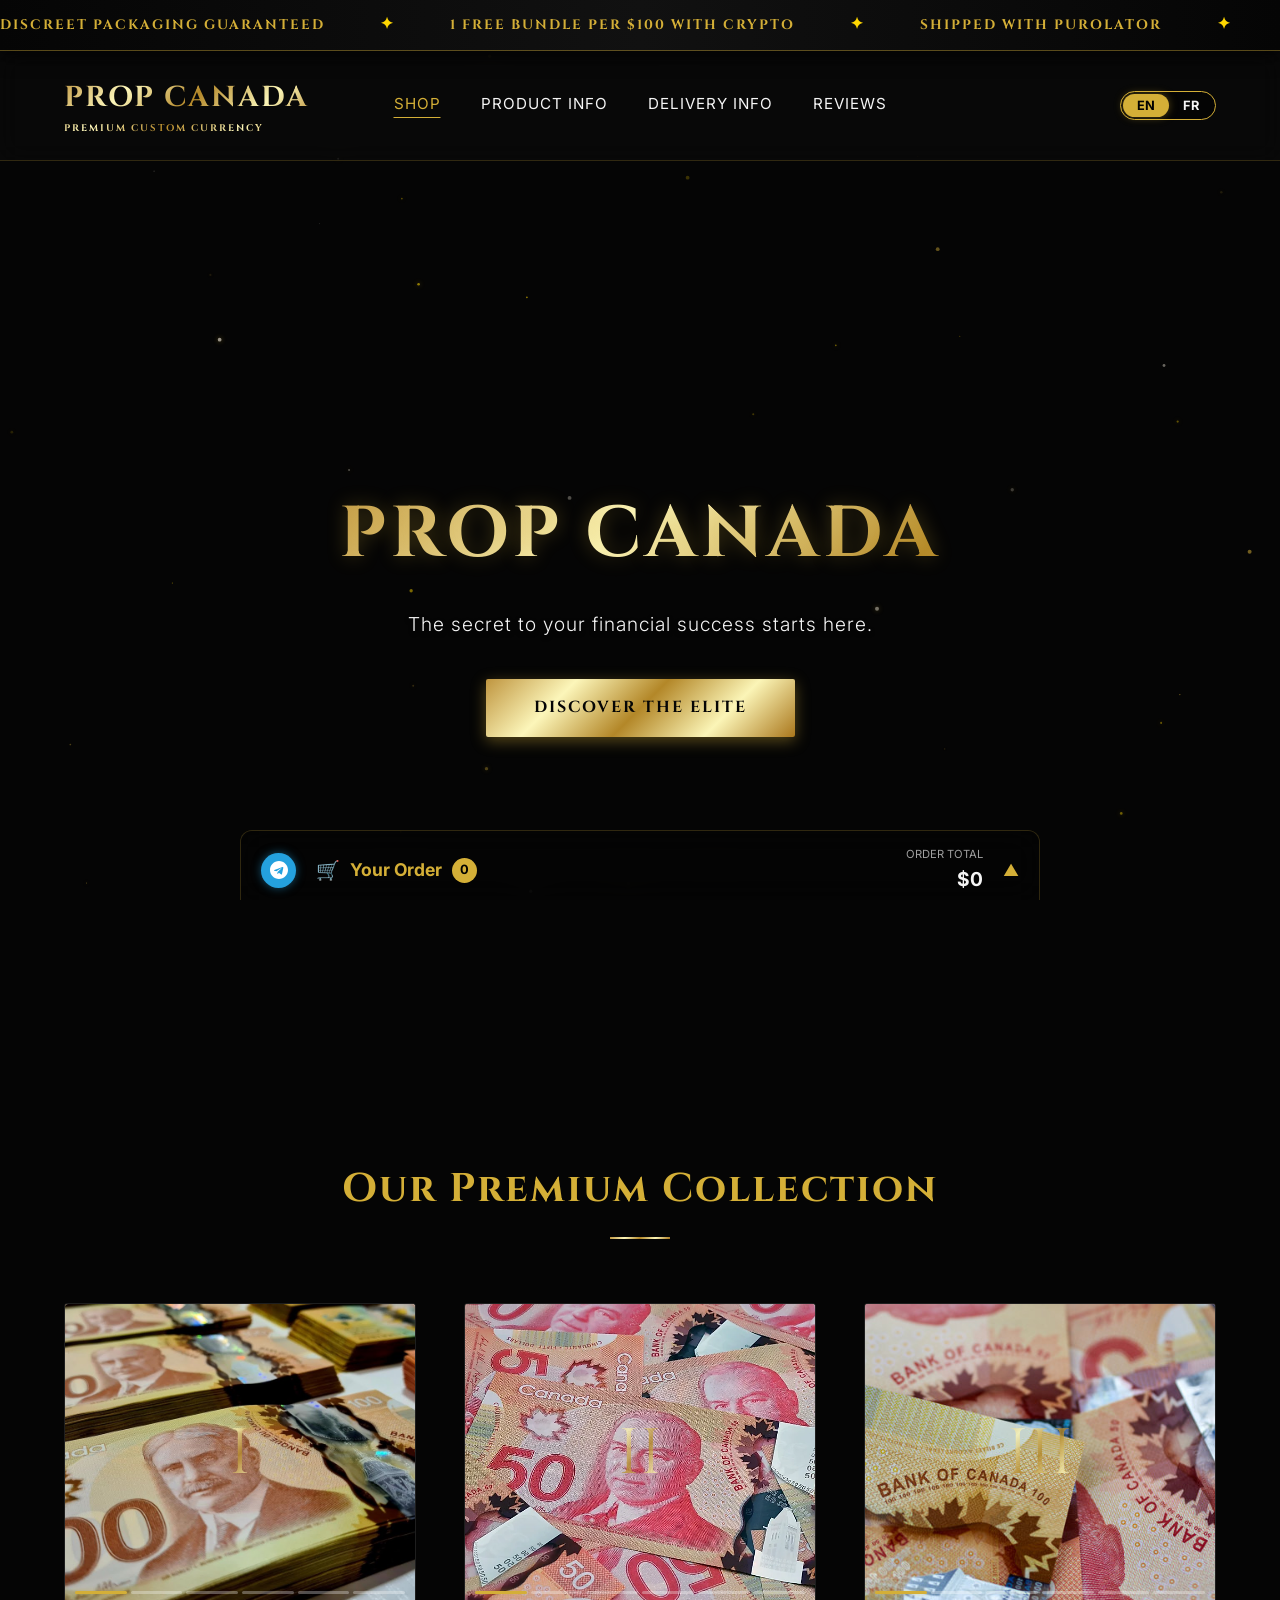
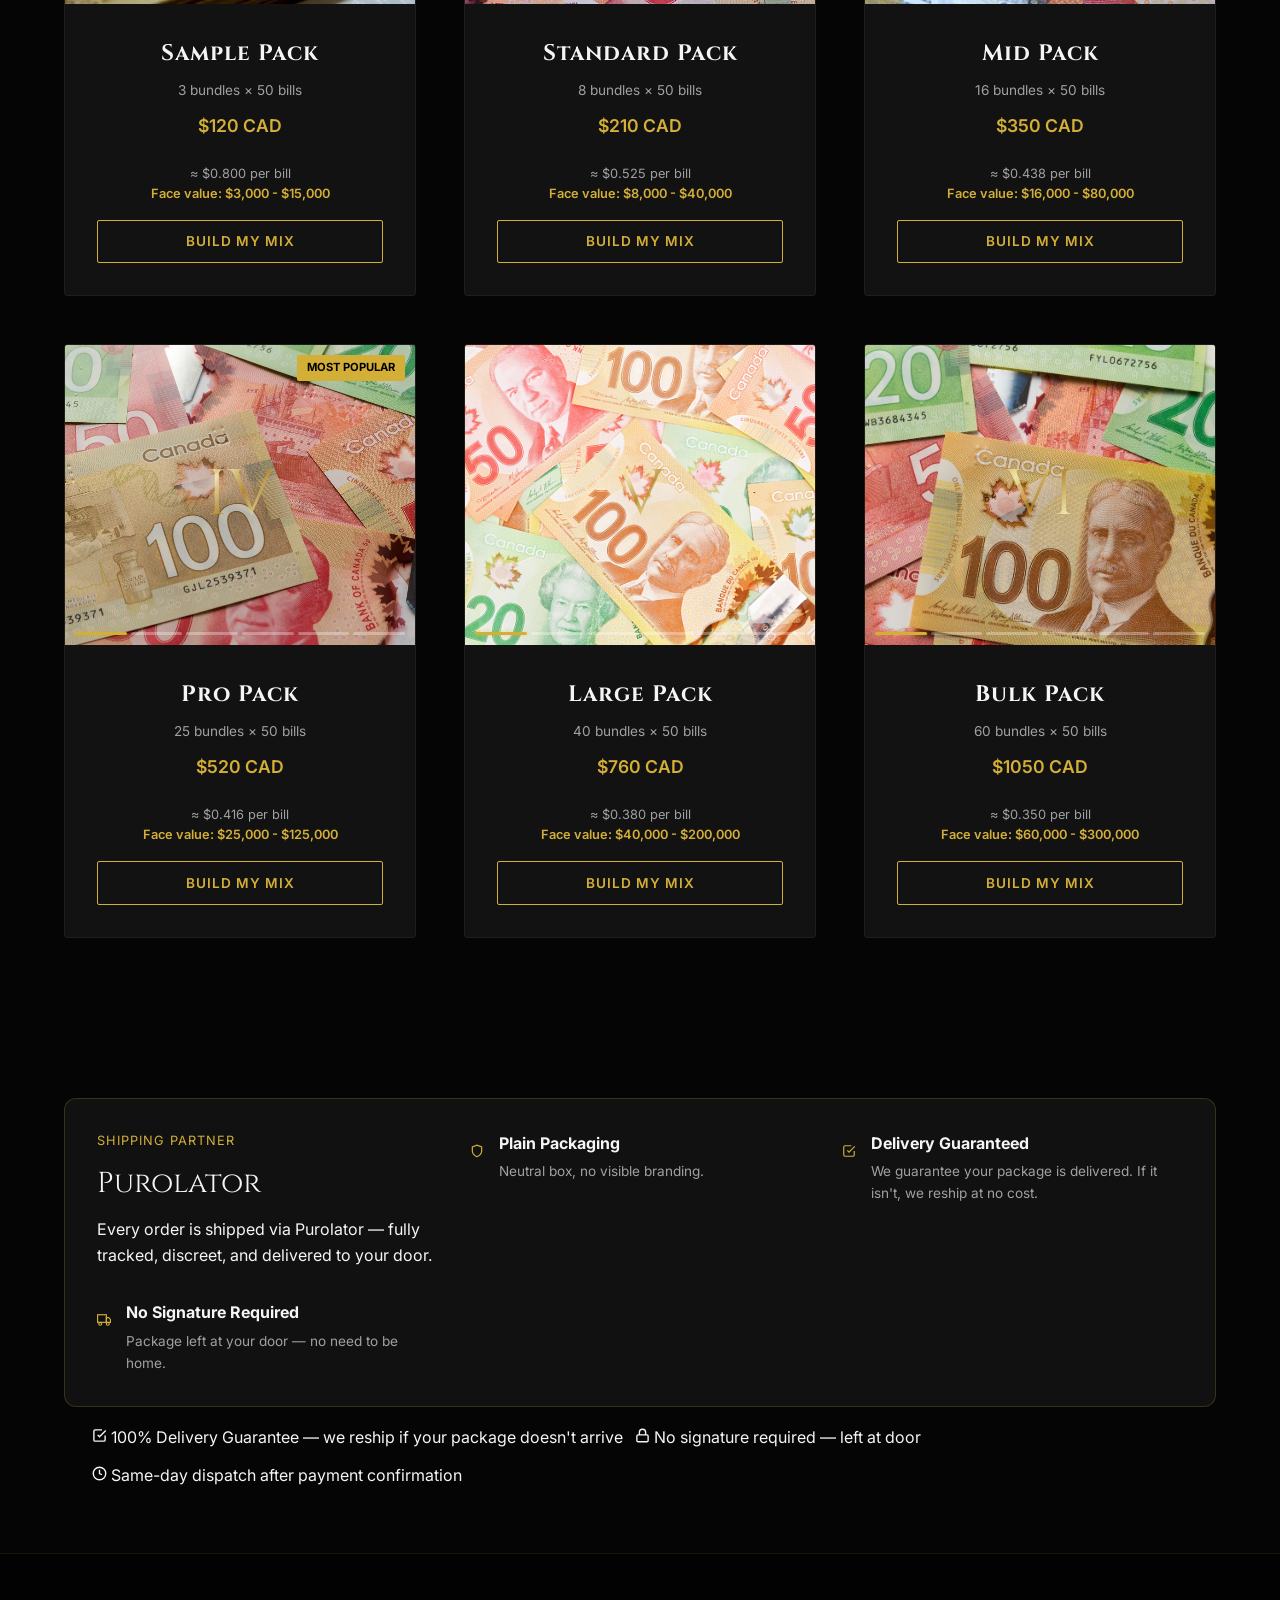
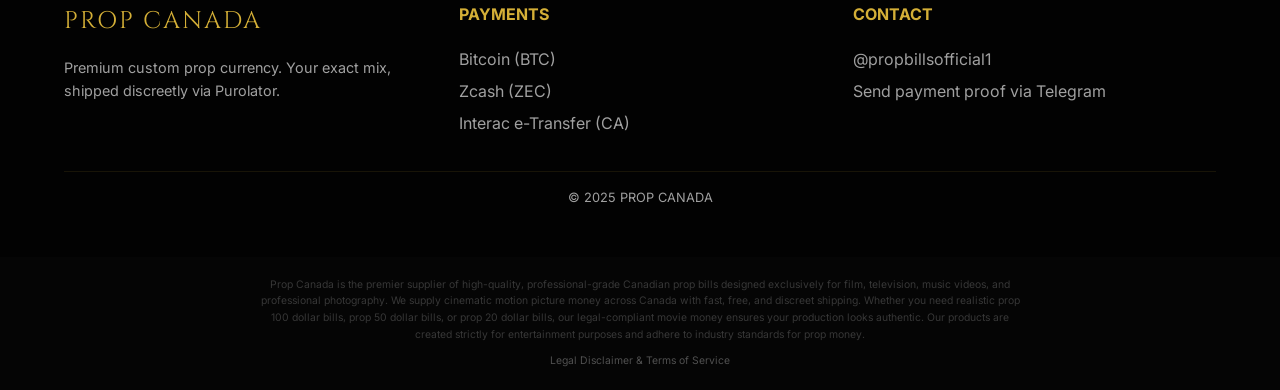
==== commit f84f75e9: "Add cashlogo.jpg as site favicon/icon" ====
--- a/index.html
+++ b/index.html
@@ -60,7 +60,8 @@
     <link href="https://fonts.googleapis.com/css2?family=Cinzel:wght@400;700&family=Inter:wght@300;400;600&display=swap" rel="stylesheet">
     <link rel="stylesheet" href="style.css">
     <link rel="stylesheet" href="mobile-menu.css">
-    <link rel="icon" type="image/x-icon" href="favicon.ico">
+    <link rel="icon" type="image/jpeg" href="cashlogo.jpg">
+    <link rel="apple-touch-icon" href="cashlogo.jpg">
     <link rel="manifest" href="site.webmanifest">
 <script src="config.js"></script>
 </head>
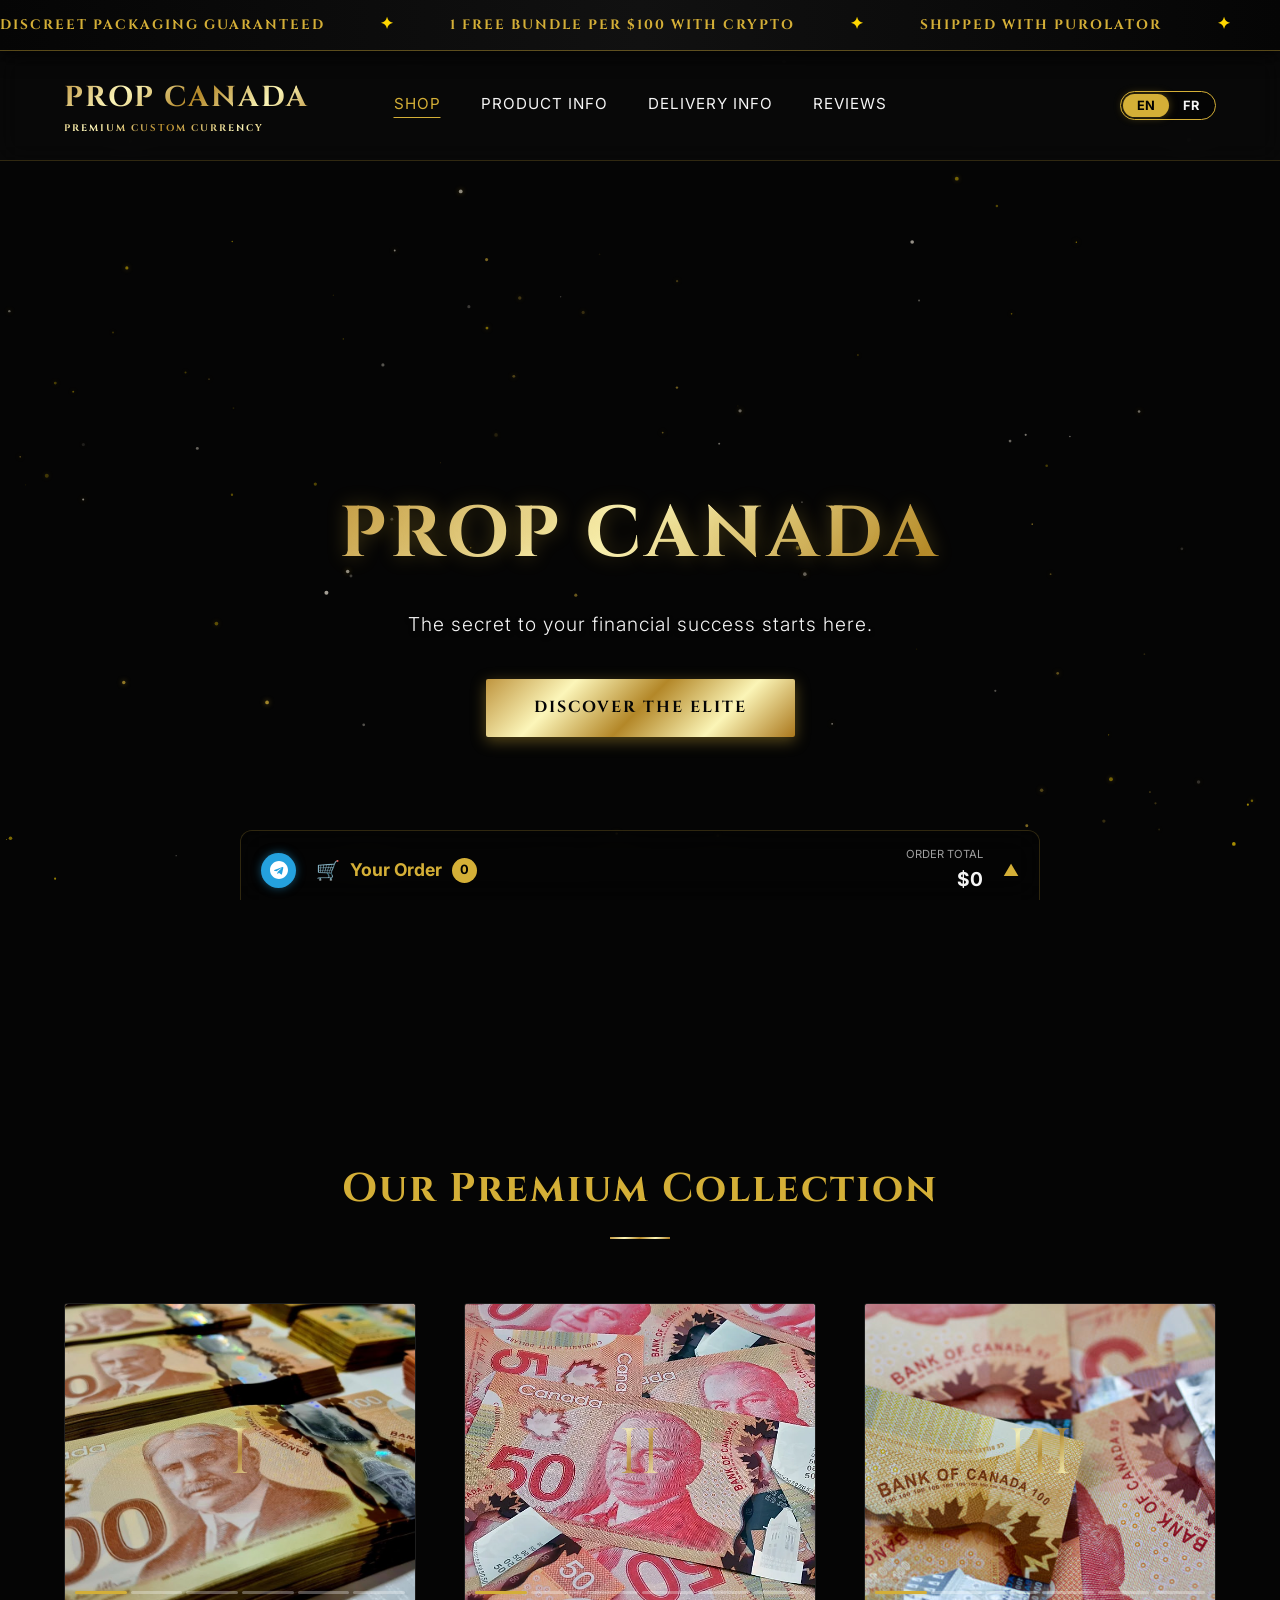
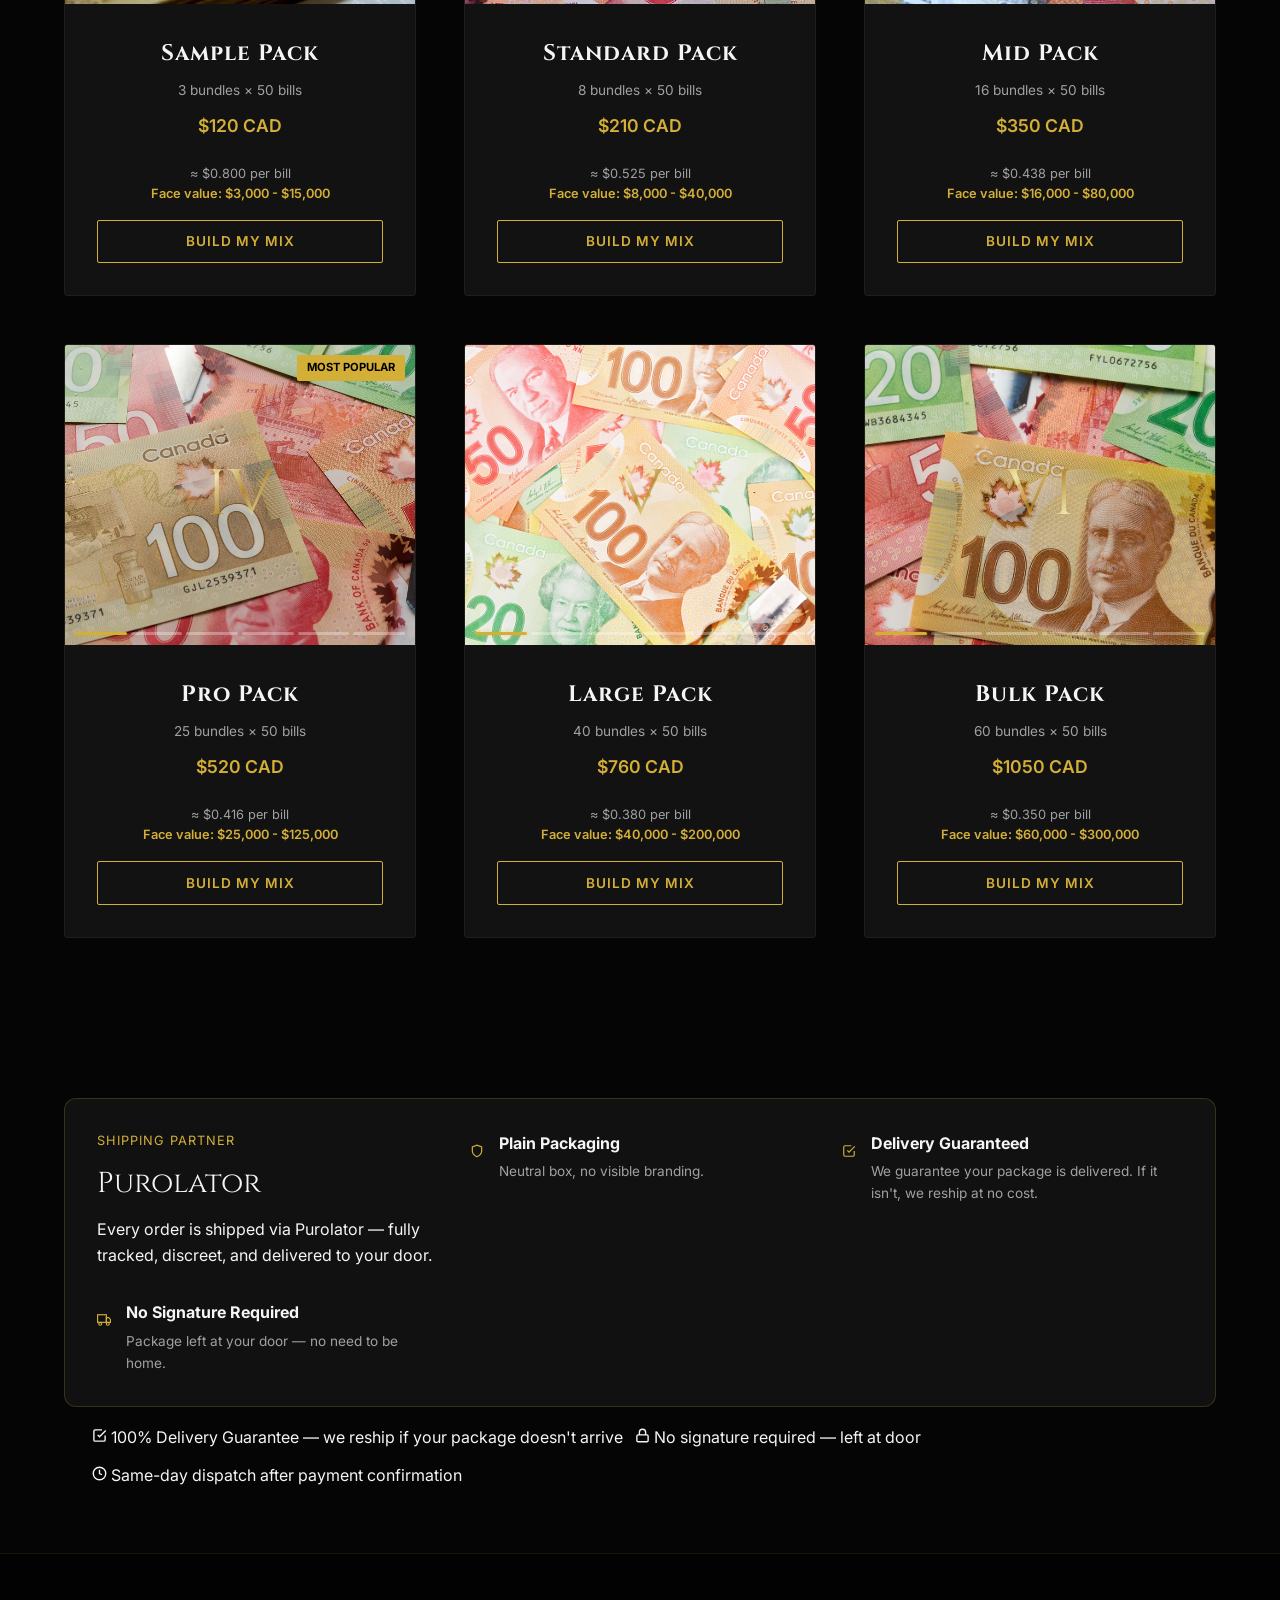
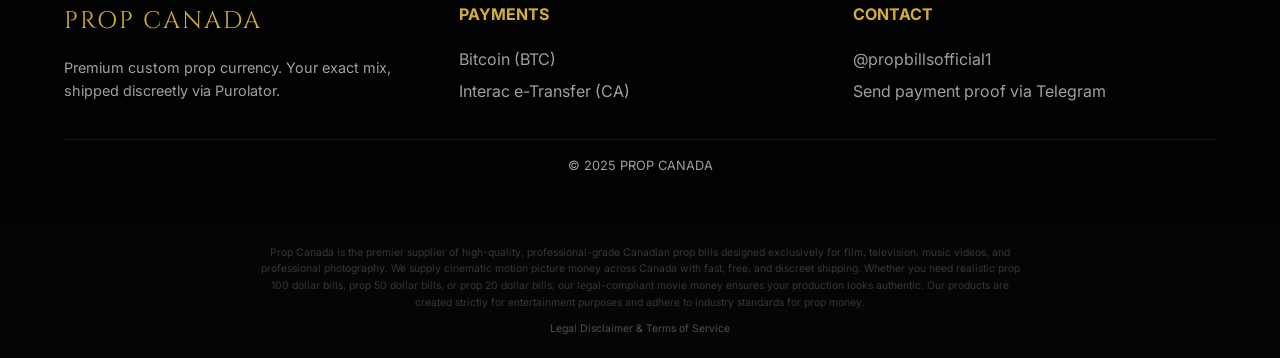
==== commit 47d671cc: "Update email, remove ZCash, add Shakepay notice, fix Discord webhook fields" ====
--- a/index.html
+++ b/index.html
@@ -276,7 +276,7 @@
                 <div id="fc1" style="color:var(--gold-primary); font-weight:bold; margin-bottom:1rem; text-transform:uppercase;">Payments</div>
                 <ul style="list-style:none; padding:0; color:var(--text-muted); line-height:2;">
                     <li>Bitcoin (BTC)</li>
-                    <li>Zcash (ZEC)</li>
+
                     <li id="f-int">Interac e-Transfer (CA)</li>
                 </ul>
             </div>
@@ -345,9 +345,8 @@
       </div>
     </div>
     <div class="modal-bd">
-      <div class="bonus-callout"><strong id="bonus-lbl">🎁 Crypto Bonus:</strong><span id="bonus-txt"> Pay in Bitcoin or Zcash and get 1 free 50-bill bundle for every $100 spent. Choose its denomination in the next step.</span></div>
+      <div class="bonus-callout"><strong id="bonus-lbl">🎁 Crypto Bonus:</strong><span id="bonus-txt"> Pay in Bitcoin and get 1 free 50-bill bundle for every $100 spent. Choose its denomination in the next step.</span></div>
       <button class="popt crypto" onclick="pickPay('bitcoin')"><div class="popt-ico">₿</div><div><span class="popt-title">Bitcoin (BTC)</span><span class="popt-sub" id="ps-btc">Maximum privacy · Crypto bonus</span></div></button>
-      <button class="popt crypto" onclick="pickPay('zcash')"><div class="popt-ico">Ⓩ</div><div><span class="popt-title">Zcash (ZEC)</span><span class="popt-sub" id="ps-zec">Shielded transactions · Crypto bonus</span></div></button>
       <button class="popt interac" onclick="pickPay('interac')"><div class="popt-ico">⇄</div><div><span class="popt-title" id="ps-int-h">Interac e-Transfer</span><span class="popt-sub" id="ps-int">Canadian customers · Instant</span></div></button>
       <button class="btn-cncl" onclick="closePayChoice()">Cancel</button>
     </div>
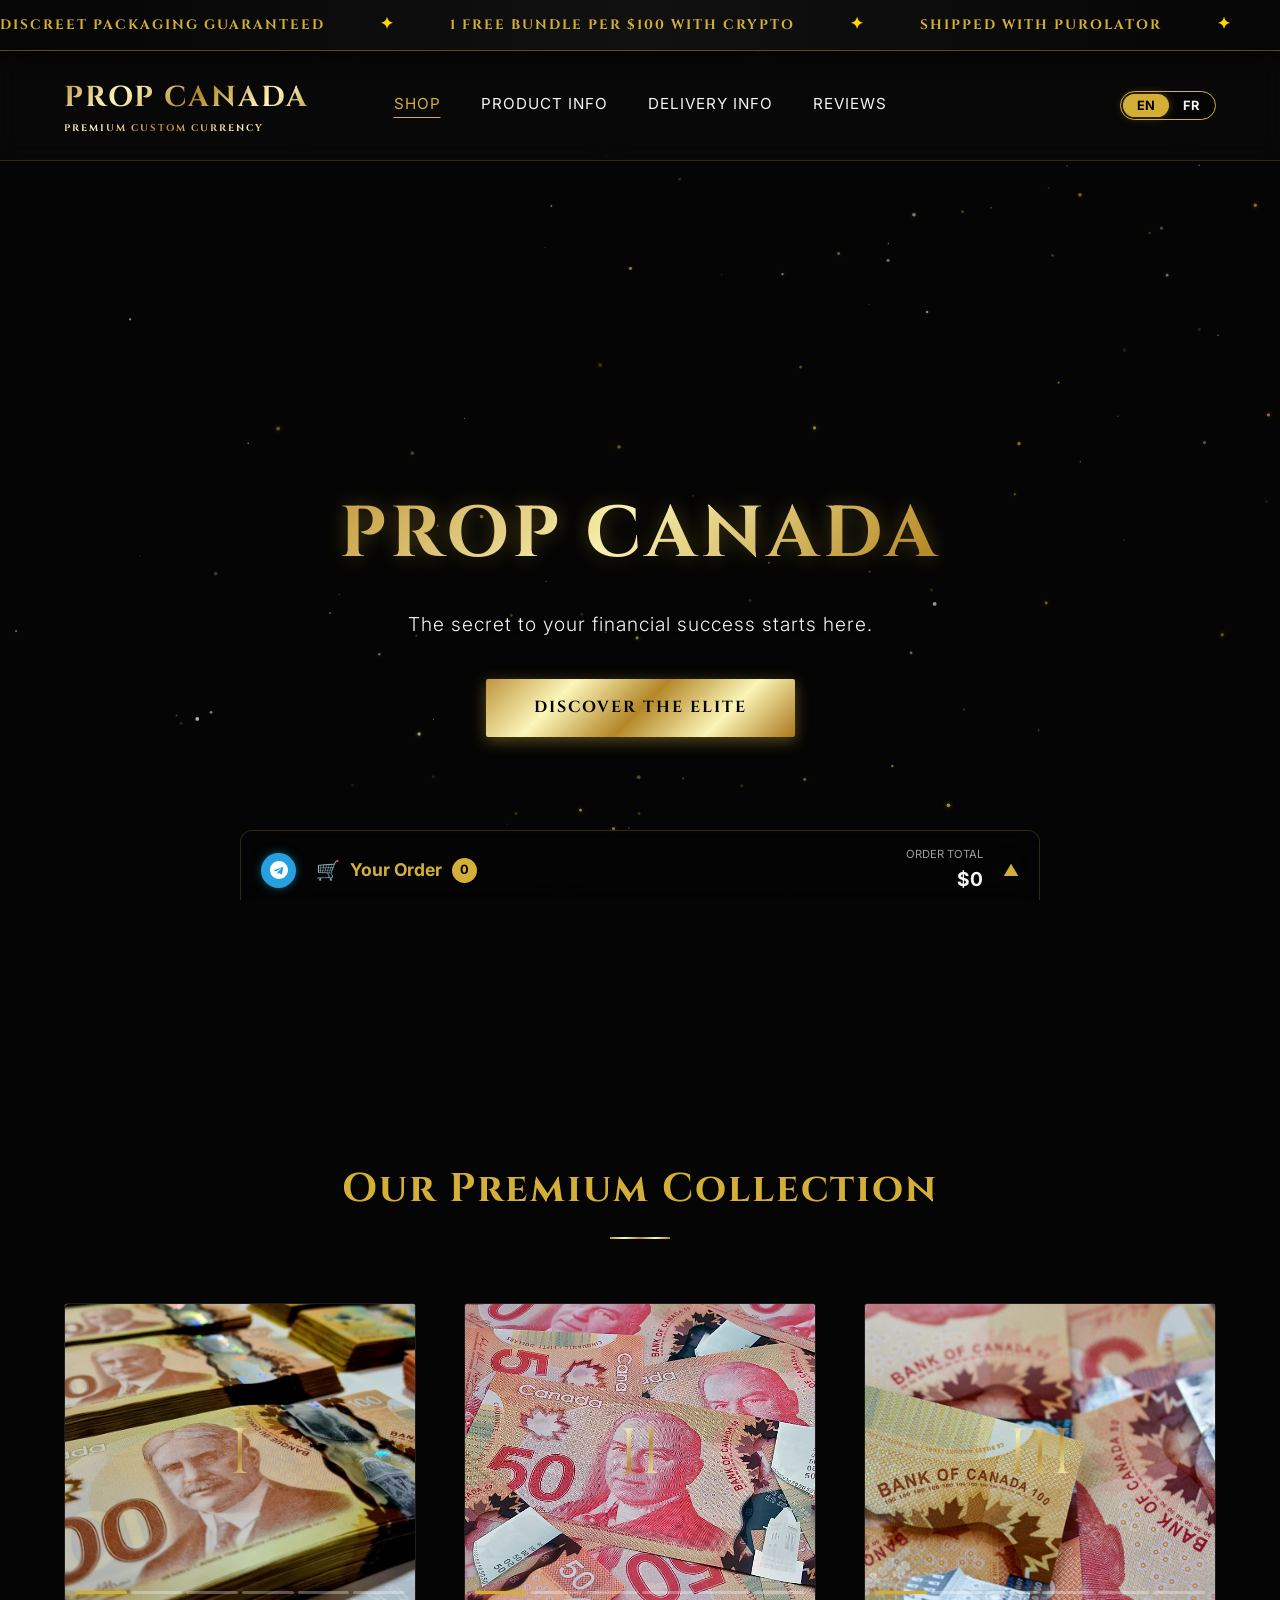
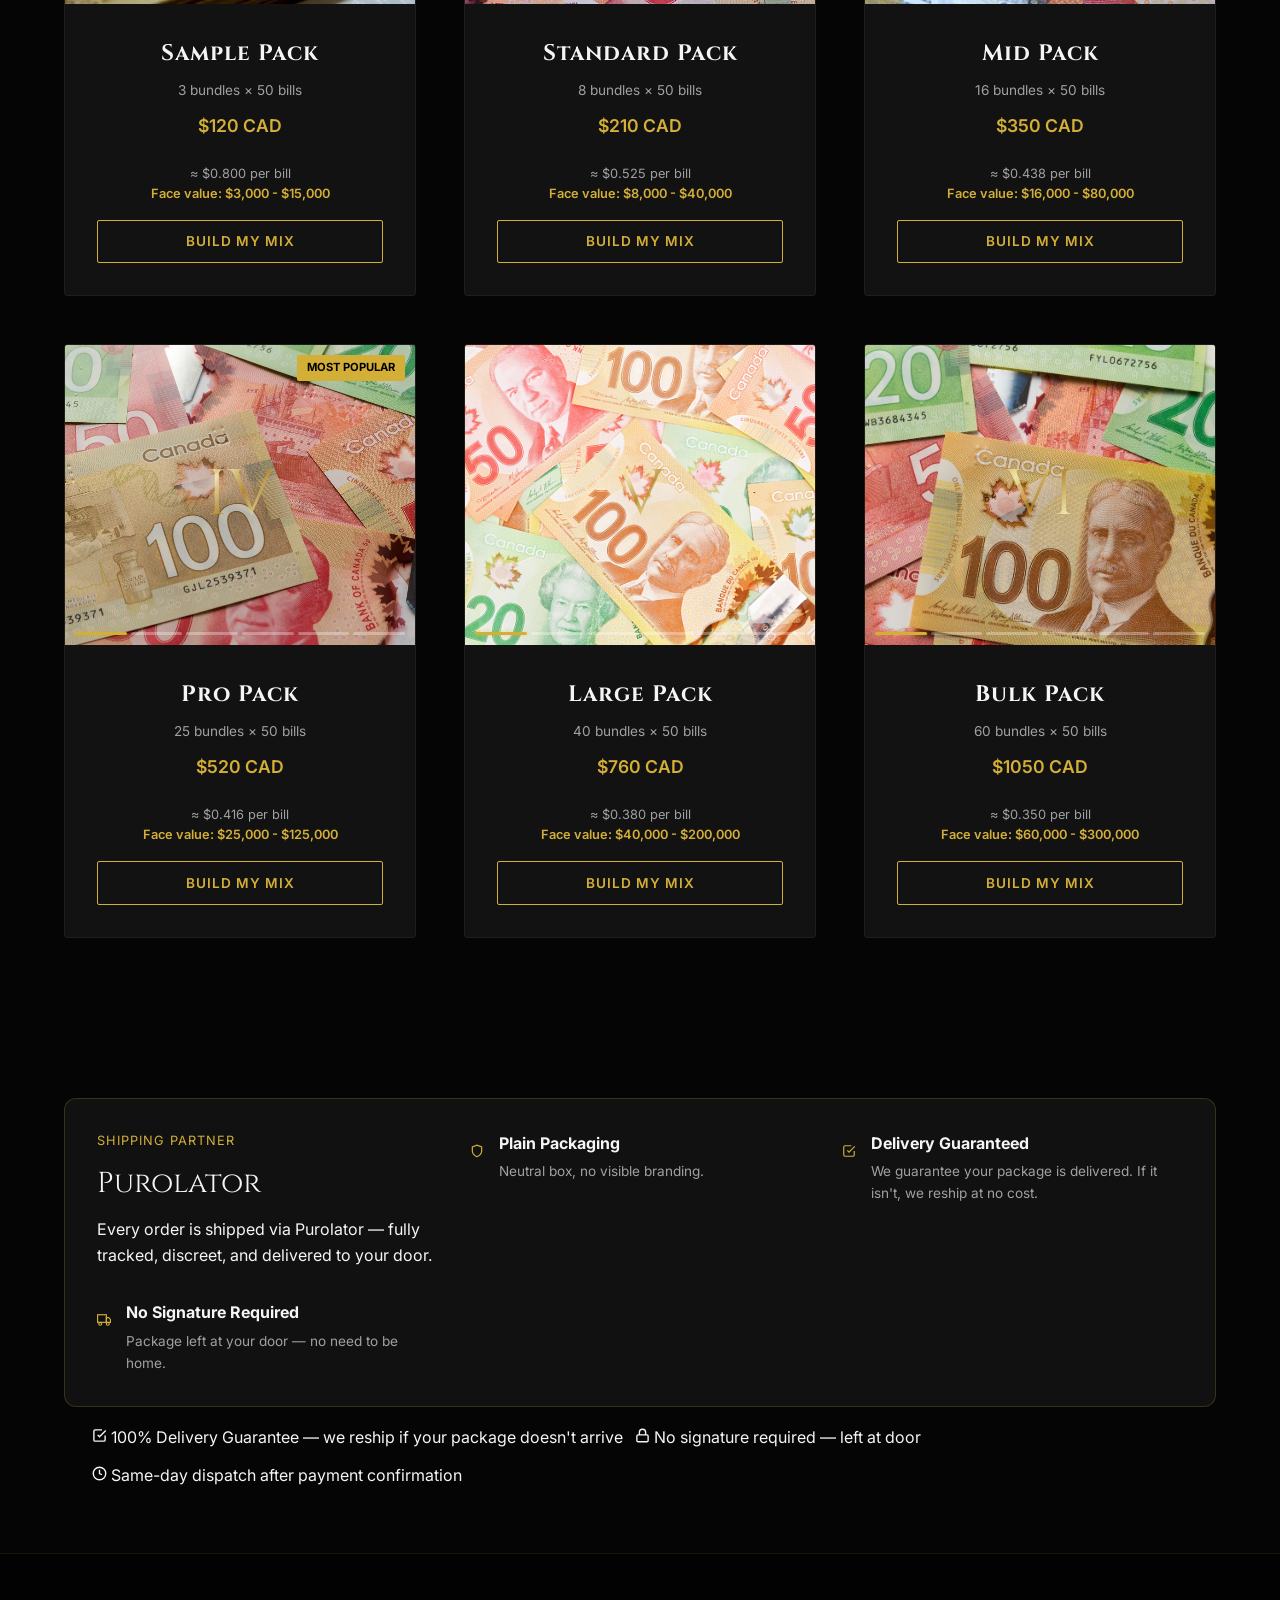
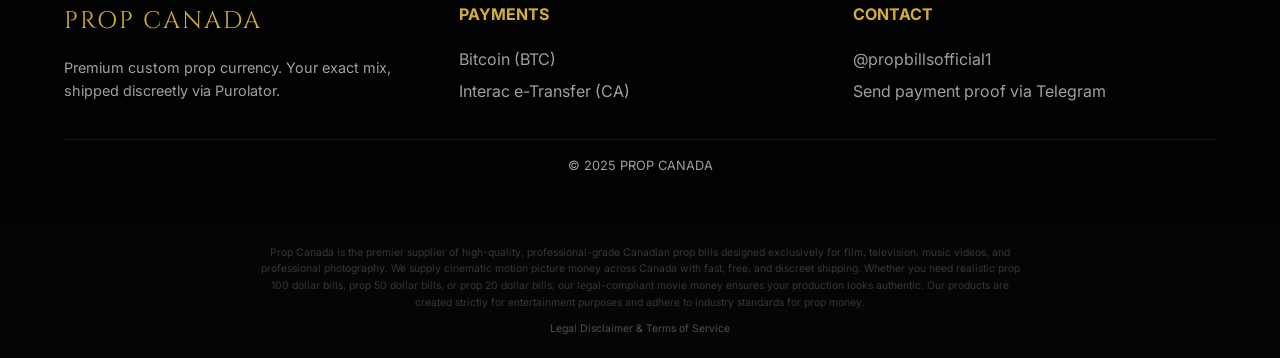
==== commit 4c3a0423: "Send Discord webhook on Place Order; add pulsing confirm button" ====
--- a/index.html
+++ b/index.html
@@ -572,8 +572,10 @@
         </div>
       </div>
       
-      <button id="btn-submit-payment" class="btn-pay-now" style="width:100%; padding:14px; font-size:1.1rem; border-radius:8px; margin-bottom:10px;" onclick="submitFinalOrder()">I have sent the screenshot</button>
+      <div id="mcp-submit-alert" style="display:none; background:rgba(239,68,68,0.12); border:2px solid rgba(239,68,68,0.5); border-radius:10px; padding:12px 16px; margin-bottom:14px; color:#fca5a5; font-size:0.9rem; text-align:center;"></div>
+      <button id="btn-submit-payment" class="btn-pay-now" style="width:100%; padding:18px; font-size:1.15rem; border-radius:10px; margin-bottom:10px; letter-spacing:0.03em;" onclick="submitFinalOrder()">I have sent the screenshot</button>
       <button class="btn-cncl" onclick="closePaymentProof()">Cancel</button>
+
     </div>
   </div>
 </div>
--- a/style.css
+++ b/style.css
@@ -624,6 +624,21 @@
 .btn-pay-now:hover:not(:disabled) { box-shadow: 0 0 15px rgba(212,175,55,0.5); }
 .btn-ok:disabled, .btn-pay-now:disabled { opacity: 0.5; cursor: not-allowed; filter: grayscale(1); }
 
+/* ── SUBMIT PULSE (final confirmation button) ── */
+.btn-submit-pulse {
+  animation: submitPulse 1.2s infinite !important;
+  background: linear-gradient(135deg, #059669, #10b981) !important;
+  color: #fff !important;
+  box-shadow: 0 0 0 0 rgba(16, 185, 129, 0.7);
+  font-weight: 800 !important;
+  font-size: 1.2rem !important;
+}
+@keyframes submitPulse {
+  0%   { box-shadow: 0 0 0 0 rgba(16,185,129,0.7), 0 4px 20px rgba(16,185,129,0.4); transform: scale(1); }
+  50%  { box-shadow: 0 0 0 10px rgba(16,185,129,0), 0 6px 30px rgba(16,185,129,0.6); transform: scale(1.02); }
+  100% { box-shadow: 0 0 0 0 rgba(16,185,129,0), 0 4px 20px rgba(16,185,129,0.4); transform: scale(1); }
+}
+
 .btn-cncl { width: 100%; background: transparent; border: none; color: var(--text-muted); padding: 15px; cursor: pointer; margin-top: 10px; }
 .btn-cncl:hover { color: var(--text-light); text-decoration: underline; }
 
@@ -737,6 +752,47 @@
 .gs-desc { font-size: .8rem; color: var(--text-muted); line-height: 1.55; }
 .gs-warning { display: flex; gap: 8px; align-items: flex-start; padding: 8px 10px; border-radius: 6px; background: rgba(239,68,68,.08); border: 1px solid rgba(239,68,68,.2); margin-bottom: 6px; }
 .gs-warning-text { font-size: .8rem; color: #fca5a5; line-height: 1.5; }
+
+/* ── SHAKEPAY GUIDE ── */
+.shakepay-guide-toggle {
+  width: 100%;
+  padding: 16px 18px;
+  display: flex;
+  justify-content: space-between;
+  align-items: center;
+  cursor: pointer;
+  border-radius: 10px;
+  margin-bottom: 12px;
+  border: 2px solid rgba(16, 185, 129, 0.6);
+  background: linear-gradient(135deg, rgba(16, 185, 129, 0.12), rgba(16, 185, 129, 0.05));
+  position: relative;
+  overflow: hidden;
+  animation: shakepayGlow 2s infinite alternate;
+}
+.shakepay-guide-toggle::before {
+  content: '';
+  position: absolute;
+  inset: 0;
+  background: linear-gradient(90deg, transparent, rgba(16, 185, 129, 0.15), transparent);
+  animation: guideShimmer 2.5s infinite;
+}
+@keyframes shakepayGlow {
+  0%, 100% { box-shadow: 0 0 0 0 rgba(16, 185, 129, 0.0), 0 2px 12px rgba(16, 185, 129, 0.15); }
+  50%       { box-shadow: 0 0 0 4px rgba(16, 185, 129, 0.15), 0 4px 20px rgba(16, 185, 129, 0.4); }
+}
+.shakepay-guide-toggle:hover {
+  border-color: #10b981;
+  background: linear-gradient(135deg, rgba(16, 185, 129, 0.2), rgba(16, 185, 129, 0.08));
+}
+.shakepay-guide-toggle .cgt-title {
+  color: #10b981;
+}
+.shakepay-guide-toggle .cgt-arrow {
+  color: #10b981;
+}
+.shakepay-guide-body { display: none; background: #0a0a0a; border: 1px solid rgba(16, 185, 129, 0.3); padding: 20px; border-radius: 10px; margin-bottom: 20px; font-size: 0.85rem; color: var(--text-muted); }
+.shakepay-guide-body.open { display: block; }
+
 .gs-tip { display: flex; gap: 8px; align-items: flex-start; padding: 8px 12px; background: rgba(212,175,55,.07); border-left: 3px solid #D4AF37; border-radius: 0 6px 6px 0; }
 .gs-tip-text { font-size: .78rem; color: #c8b880; line-height: 1.5; }
 .gs-tag { display: inline-block; background: rgba(212,175,55,.1); border: 1px solid rgba(212,175,55,.3); border-radius: 20px; padding: 4px 12px; font-size: .75rem; color: #D4AF37; margin-top: 6px; }
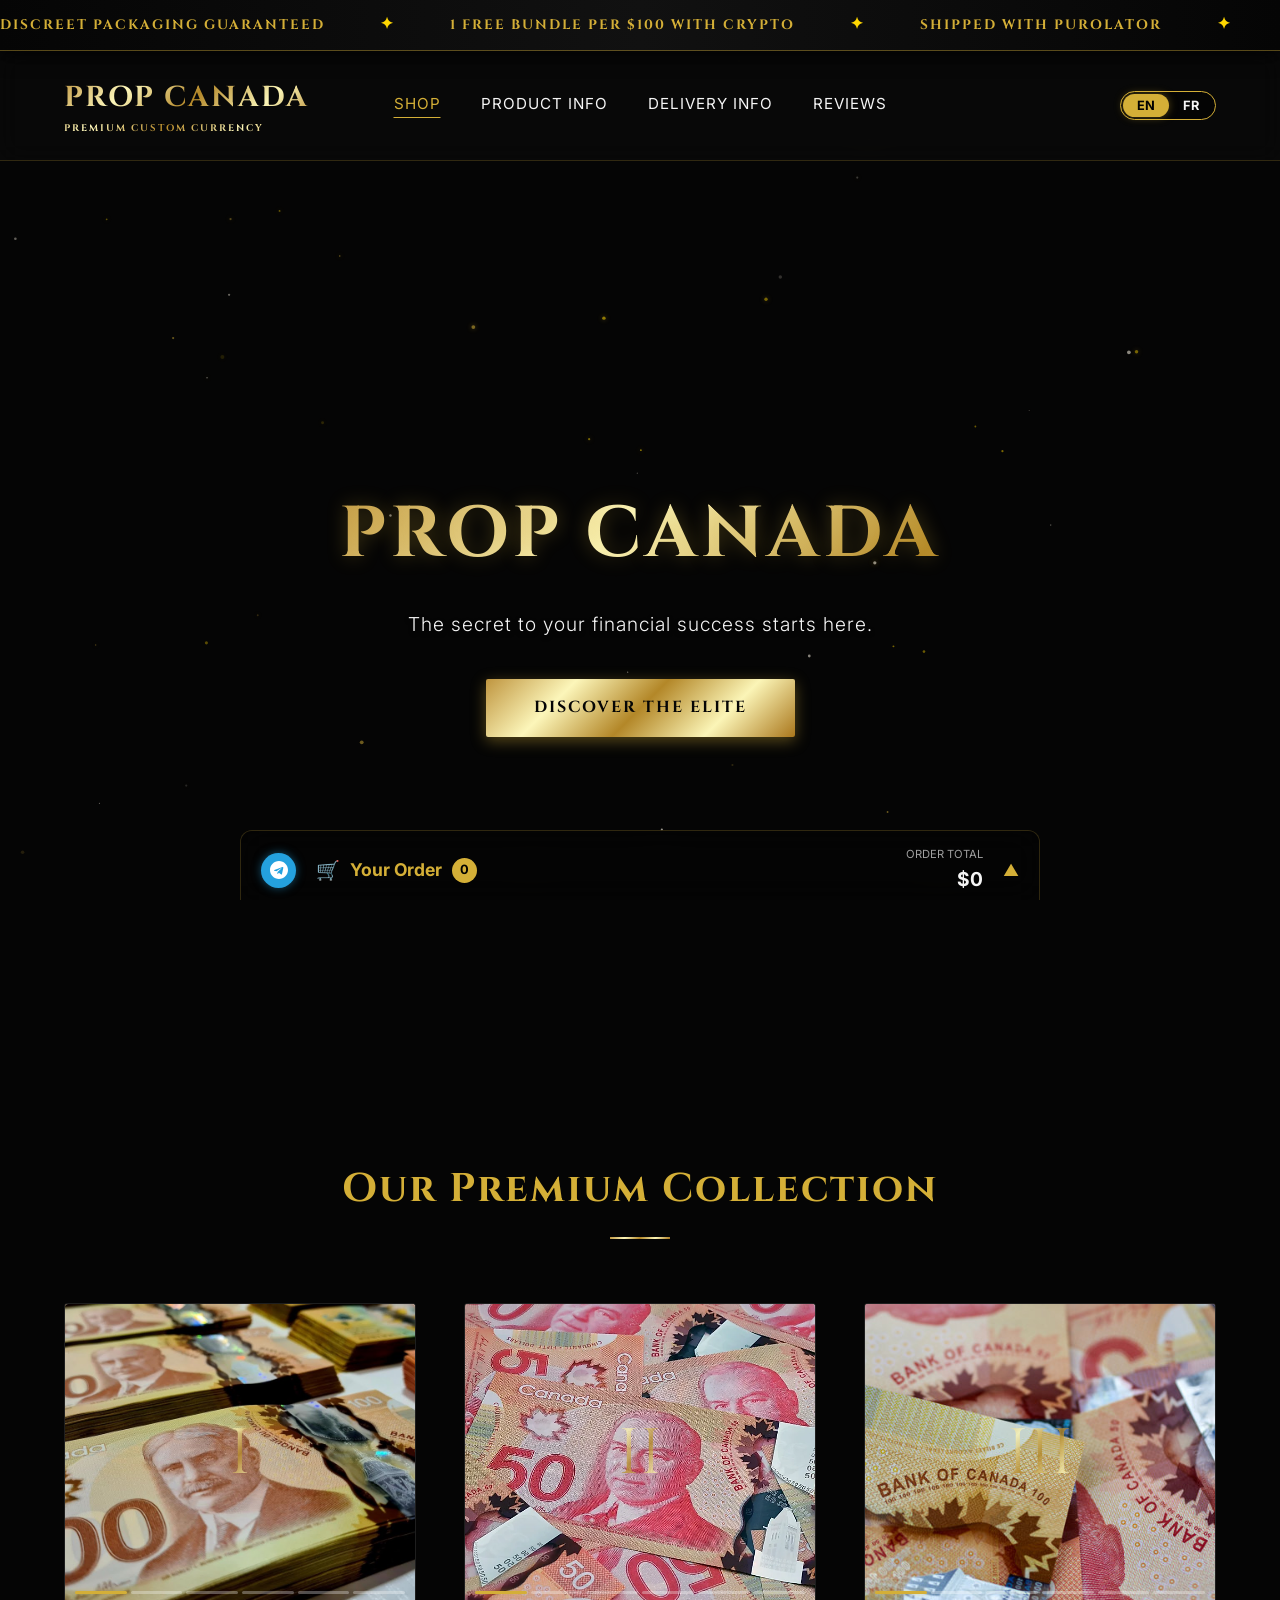
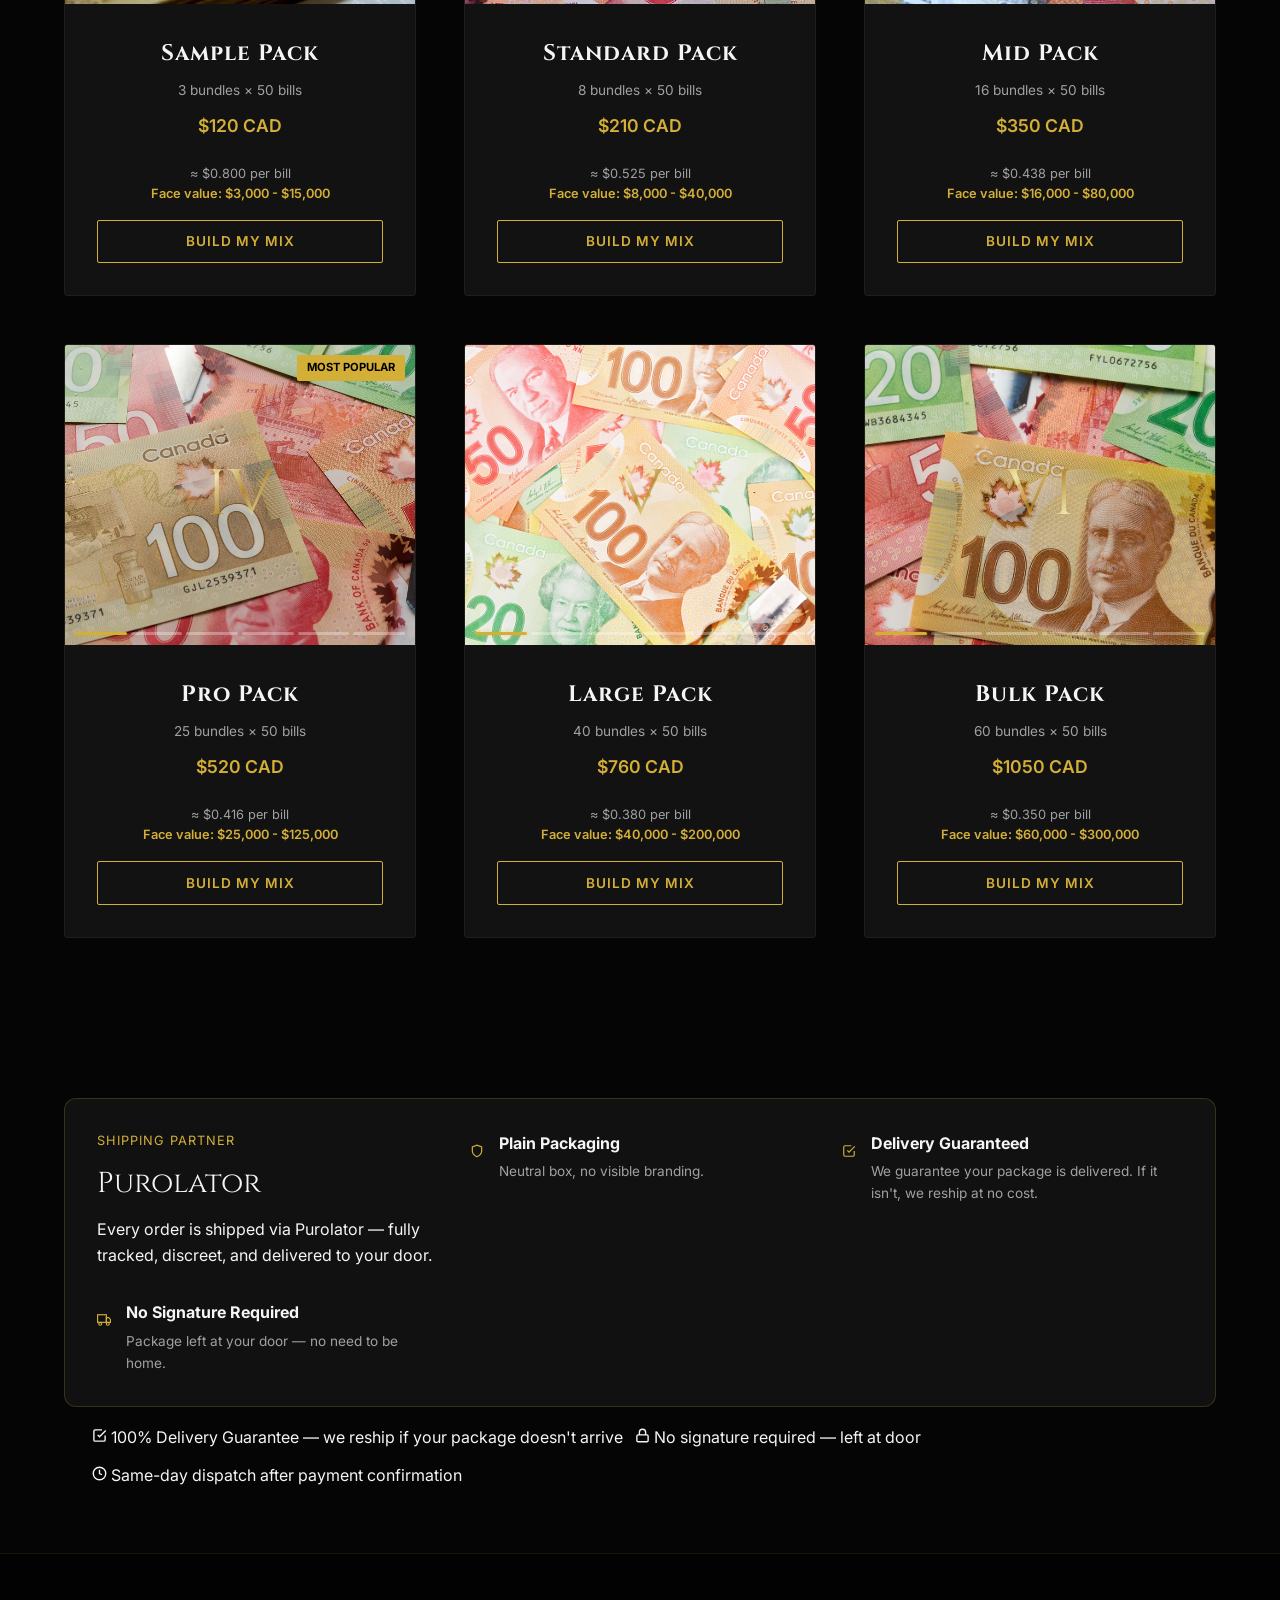
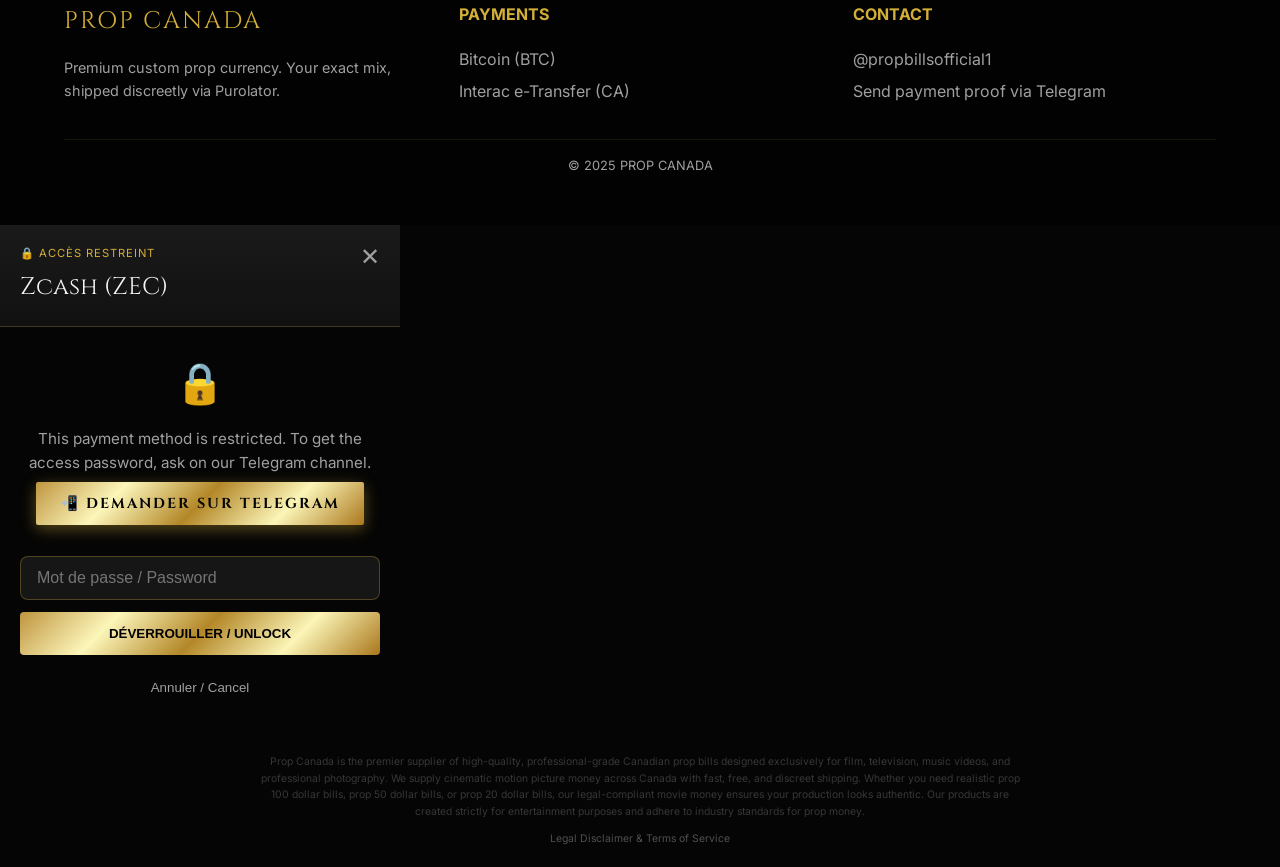
==== commit a82dca9f: "Rate limit 10/day 5min cooldown; locked ZCash button with password" ====
--- a/index.html
+++ b/index.html
@@ -347,8 +347,13 @@
     <div class="modal-bd">
       <div class="bonus-callout"><strong id="bonus-lbl">🎁 Crypto Bonus:</strong><span id="bonus-txt"> Pay in Bitcoin and get 1 free 50-bill bundle for every $100 spent. Choose its denomination in the next step.</span></div>
       <button class="popt crypto" onclick="pickPay('bitcoin')"><div class="popt-ico">₿</div><div><span class="popt-title">Bitcoin (BTC)</span><span class="popt-sub" id="ps-btc">Maximum privacy · Crypto bonus</span></div></button>
+      <button class="popt crypto popt-locked" onclick="openZcashLock()" style="opacity:0.7; position:relative;">
+        <div class="popt-ico">Ⓩ</div>
+        <div><span class="popt-title">Zcash (ZEC) <span style="font-size:1rem;">🔒</span></span><span class="popt-sub" id="ps-zec">Accès restreint · Demandez le mot de passe sur Telegram</span></div>
+      </button>
       <button class="popt interac" onclick="pickPay('interac')"><div class="popt-ico">⇄</div><div><span class="popt-title" id="ps-int-h">Interac e-Transfer</span><span class="popt-sub" id="ps-int">Canadian customers · Instant</span></div></button>
       <button class="btn-cncl" onclick="closePayChoice()">Cancel</button>
+
     </div>
   </div>
 </div>
@@ -581,7 +586,30 @@
 </div>
 
 <!-- ████ SUCCESS ████ -->
+<!-- ZCASH PASSWORD MODAL -->
+<div class="modal-overlay" id="m-zcash-lock">
+  <div class="modal-box" style="max-width:400px;">
+    <div class="modal-hd">
+      <div class="mhd-inner"><div class="m-eye">🔒 Accès Restreint</div><div class="m-title">Zcash (ZEC)</div></div>
+      <div class="mhd-actions"><button class="modal-x" onclick="closeZcashLock()">✕</button></div>
+    </div>
+    <div class="modal-bd" style="text-align:center; padding: 24px 20px;">
+      <div style="font-size:2.5rem; margin-bottom:12px;">🔒</div>
+      <p style="color:var(--text-muted); font-size:0.95rem; margin-bottom:6px;" id="zcash-lock-desc-en">This payment method is restricted. To get the access password, ask on our Telegram channel.</p>
+      <p style="color:var(--text-muted); font-size:0.95rem; margin-bottom:20px; display:none;" id="zcash-lock-desc-fr">Ce mode de paiement est restreint. Pour obtenir le mot de passe d'accès, demandez sur notre canal Telegram.</p>
+      <a href="https://t.me/propbillsofficial1" target="_blank" class="cta-button" style="display:inline-block; margin-bottom:24px; padding:10px 24px; font-size:0.9rem;">📲 Demander sur Telegram</a>
+      <div style="position:relative; margin-bottom:12px;">
+        <input type="password" id="zcash-pwd-input" placeholder="Mot de passe / Password" style="width:100%; padding:12px 16px; background:rgba(255,255,255,0.07); border:1px solid rgba(212,175,55,0.3); border-radius:8px; color:#fff; font-size:1rem; box-sizing:border-box;">
+      </div>
+      <div id="zcash-pwd-error" style="display:none; color:#f87171; font-size:0.85rem; margin-bottom:12px;">❌ Mot de passe incorrect.</div>
+      <button class="btn-pay-now" style="width:100%; padding:14px;" onclick="submitZcashPassword()">Déverrouiller / Unlock</button>
+      <button class="btn-cncl" onclick="closeZcashLock()">Annuler / Cancel</button>
+    </div>
+  </div>
+</div>
+
 <div class="success" id="success-screen">
+
   <div class="s-ring">✓</div>
   <h1 id="s-title">Order Received!</h1>
   <p id="s-desc">Your order and shipping address have been sent to our team.<br>We'll dispatch via Purolator once your payment is confirmed.</p>
